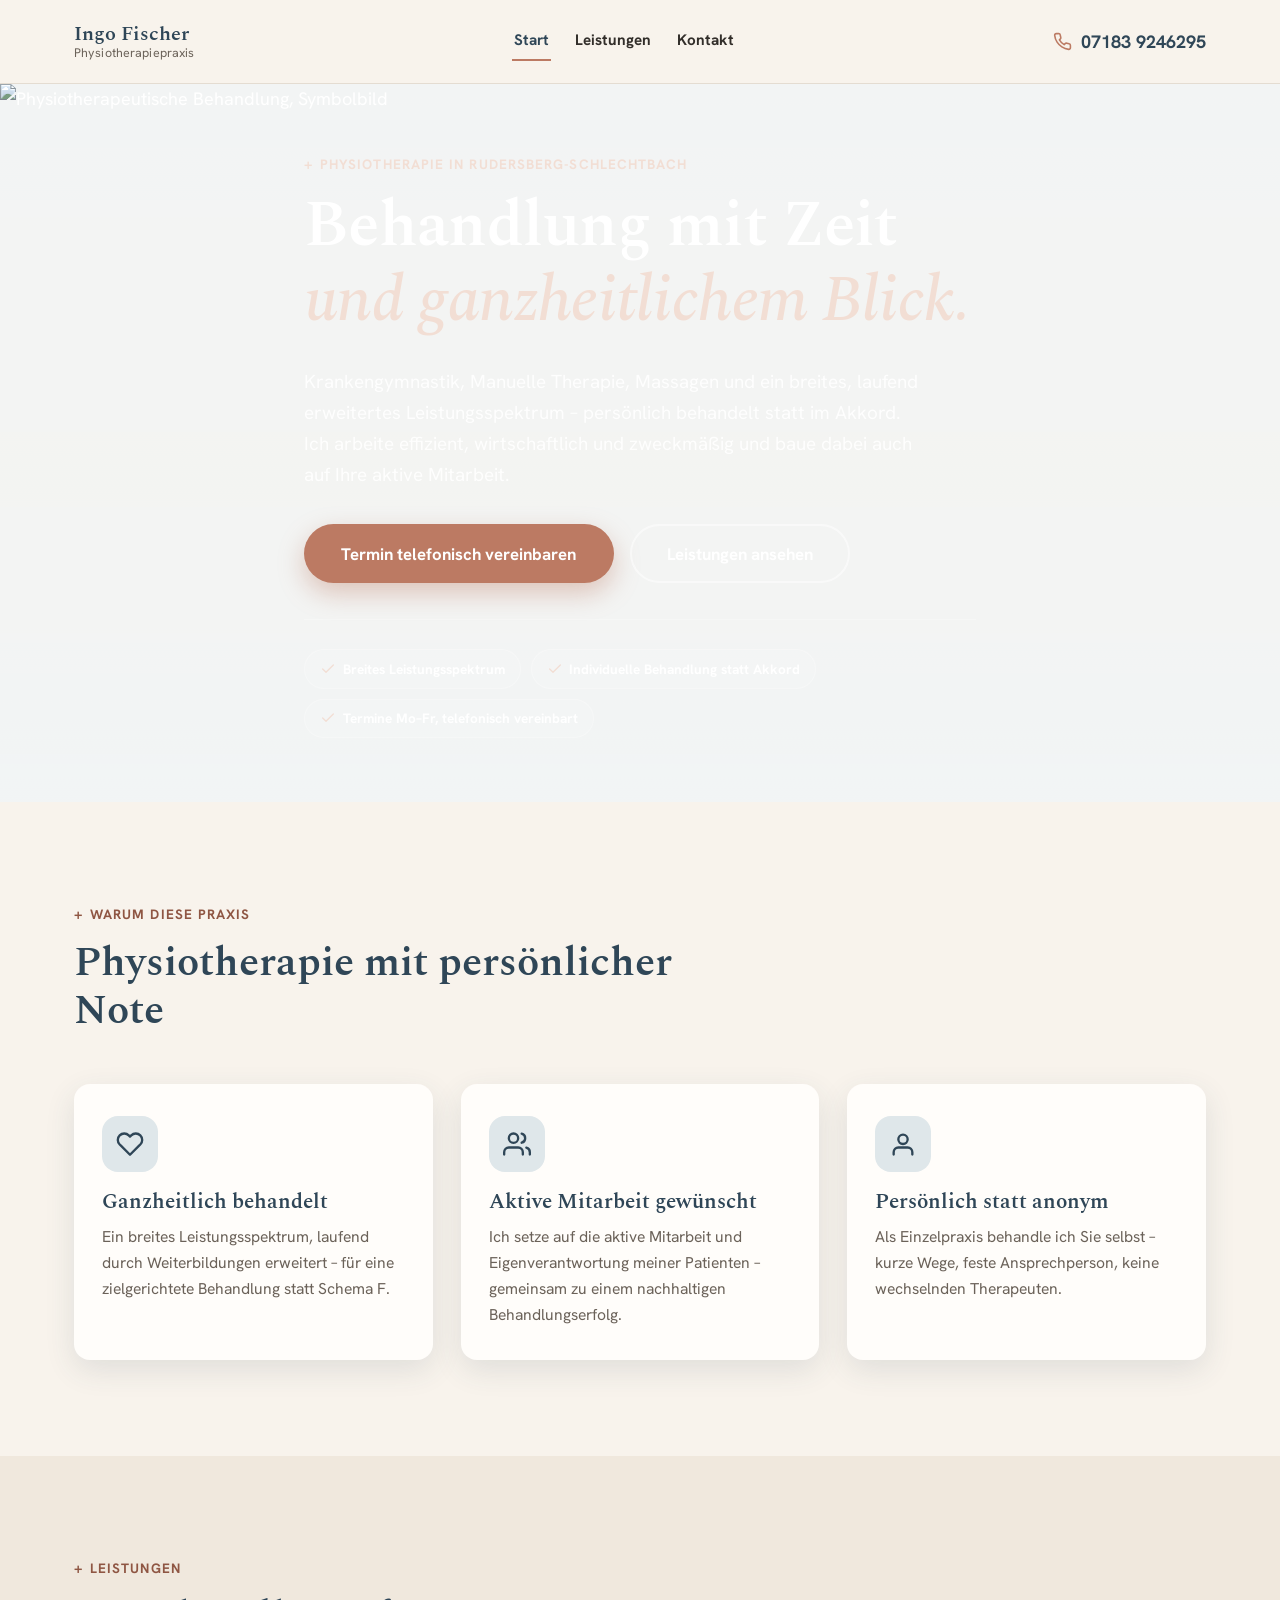
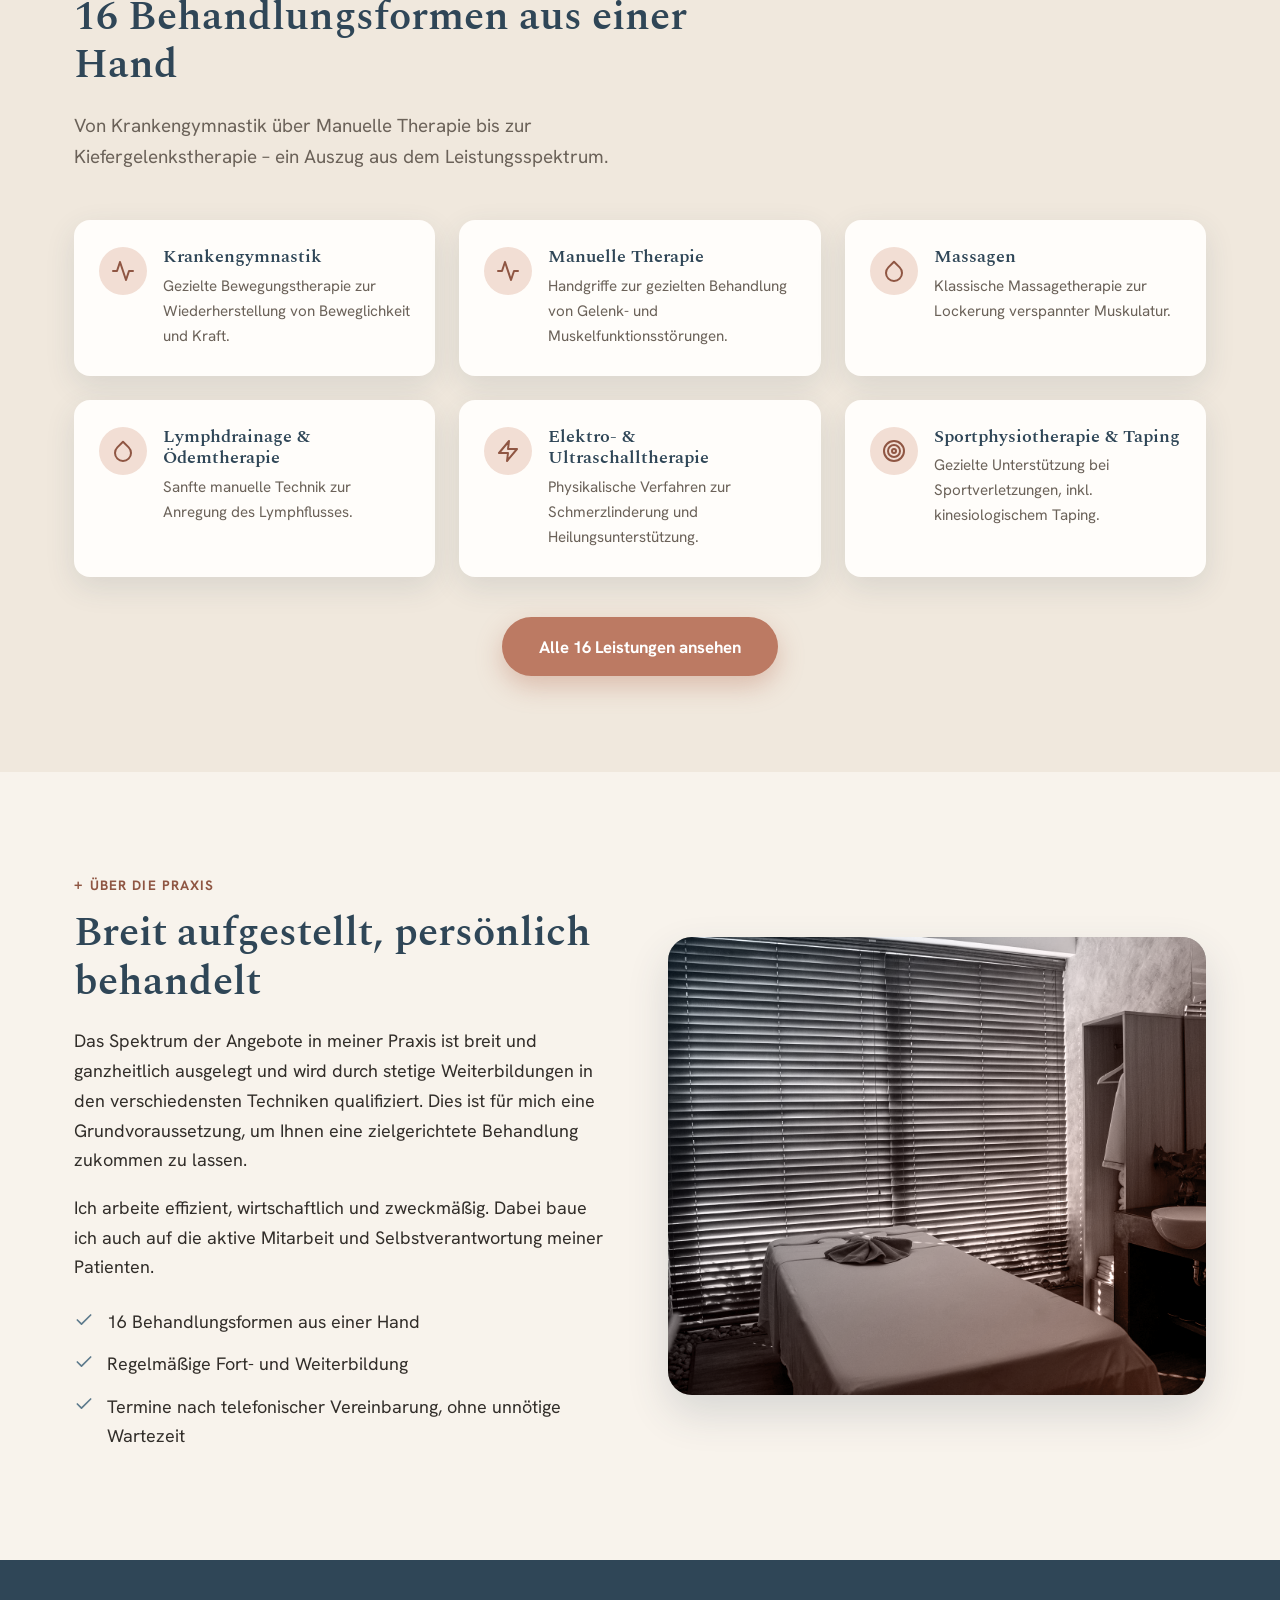
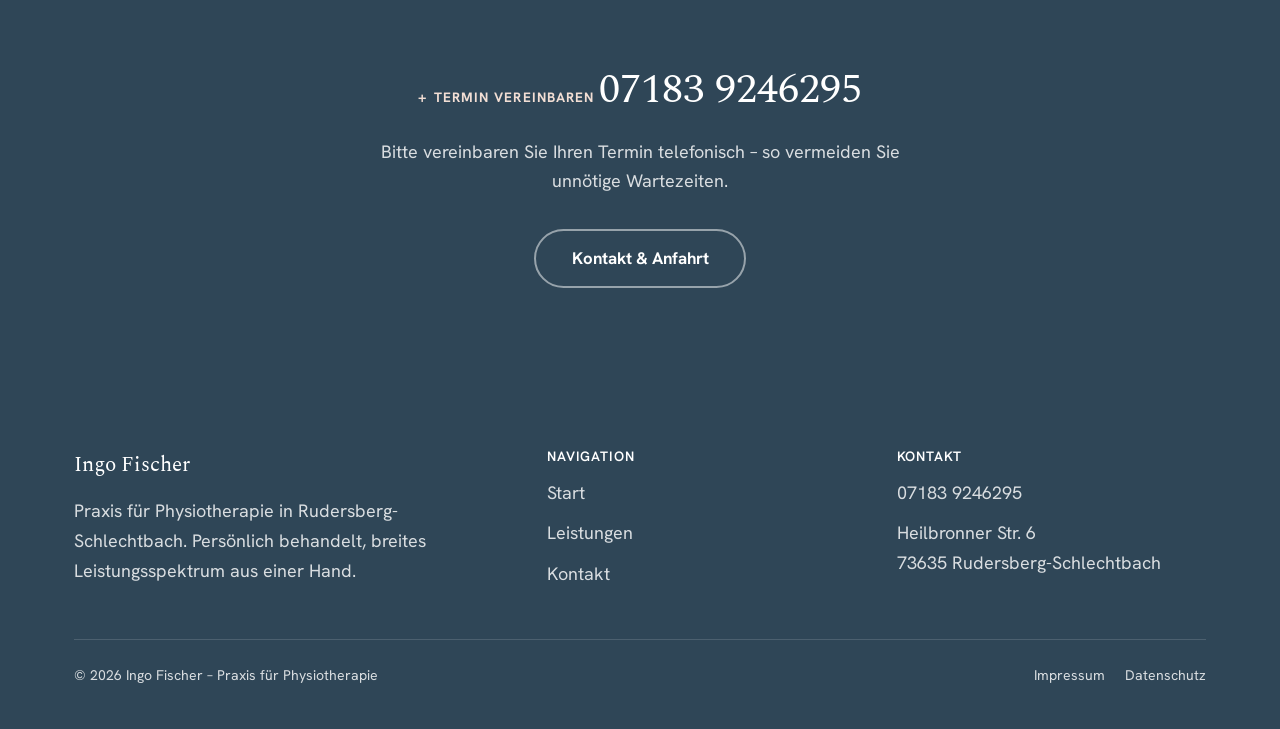
==== index.html @ 76d69289 "Initial pitch-demo build: Physiotherapie Ingo Fischer Speculative pitch demo replacing the client's " ====
<!DOCTYPE html>
<html lang="de">
<head>
<meta charset="UTF-8">
<script>document.documentElement.classList.add('js');</script>
<meta name="viewport" content="width=device-width, initial-scale=1.0">
<meta name="description" content="Physiotherapiepraxis Ingo Fischer in Rudersberg-Schlechtbach: Krankengymnastik, Manuelle Therapie, Massagen und mehr. Termine nach telefonischer Vereinbarung.">
<title>Physiotherapie Rudersberg-Schlechtbach | Ingo Fischer</title>
<link rel="canonical" href="https://hannes0777.github.io/physio-ingo-fischer/">
<link rel="icon" href="assets/images/favicon.svg" type="image/svg+xml">
<link rel="stylesheet" href="css/fonts.css">
<link rel="stylesheet" href="css/style.css?v=1">
</head>
<body>

<a class="skip-link" href="#main">Zum Inhalt springen</a>

<header class="site-header" id="site-header">
  <div class="container site-header__inner">
    <a href="index.html" class="site-header__brand" aria-label="Physiotherapie Ingo Fischer – Startseite">
      <span class="site-header__brand-text">
        <span class="site-header__brand-main">Ingo Fischer</span>
        <span class="site-header__brand-sub">Physiotherapiepraxis</span>
      </span>
    </a>
    <nav id="site-nav" aria-label="Hauptnavigation">
      <ul class="site-nav__list">
        <li><a href="index.html" class="site-nav__link">Start</a></li>
        <li><a href="leistungen.html" class="site-nav__link">Leistungen</a></li>
        <li><a href="kontakt.html" class="site-nav__link">Kontakt</a></li>
      </ul>
    </nav>
    <div class="site-header__actions">
      <a href="tel:+4971839246295" class="site-header__phone">
        <svg viewBox="0 0 24 24" fill="none" stroke="currentColor" stroke-width="2" stroke-linecap="round" stroke-linejoin="round" aria-hidden="true"><path d="M22 16.92v3a2 2 0 0 1-2.18 2 19.79 19.79 0 0 1-8.63-3.07 19.5 19.5 0 0 1-6-6 19.79 19.79 0 0 1-3.07-8.67A2 2 0 0 1 4.11 2h3a2 2 0 0 1 2 1.72c.127.96.361 1.903.7 2.81a2 2 0 0 1-.45 2.11L8.09 9.91a16 16 0 0 0 6 6l1.27-1.27a2 2 0 0 1 2.11-.45c.907.339 1.85.573 2.81.7A2 2 0 0 1 22 16.92z"/></svg>
        <span>07183 9246295</span>
      </a>
      <button id="nav-toggle" class="nav-toggle" aria-label="Menü öffnen" aria-expanded="false" aria-controls="site-nav">
        <span></span><span></span><span></span>
      </button>
    </div>
  </div>
</header>

<main id="main">

  <!-- ── Hero ─────────────────────────────────────────────── -->
  <section class="hero-full">
    <div class="hero-full__bg photo-tinted">
      <img src="assets/images/hero-behandlung.jpg" alt="Physiotherapeutische Behandlung, Symbolbild">
    </div>
    <div class="container hero-full__content">
      <p class="eyebrow" style="color: var(--color-clay-pale);">Physiotherapie in Rudersberg-Schlechtbach</p>
      <h1 class="hero__title">Behandlung mit Zeit<span class="hero__accent">und ganzheitlichem Blick.</span></h1>
      <p class="lead hero__lead">Krankengymnastik, Manuelle Therapie, Massagen und ein breites, laufend erweitertes Leistungsspektrum – persönlich behandelt statt im Akkord. Ich arbeite effizient, wirtschaftlich und zweckmäßig und baue dabei auch auf Ihre aktive Mitarbeit.</p>
      <div class="hero__ctas">
        <a href="tel:+4971839246295" class="btn btn--primary btn--lg">Termin telefonisch vereinbaren</a>
        <a href="leistungen.html" class="btn btn--on-dark btn--outline btn--lg">Leistungen ansehen</a>
      </div>
      <div class="hero__facts">
        <span class="hero__fact"><svg viewBox="0 0 24 24" fill="none" stroke="currentColor" stroke-width="2" stroke-linecap="round" stroke-linejoin="round"><polyline points="20 6 9 17 4 12"/></svg>Breites Leistungsspektrum</span>
        <span class="hero__fact"><svg viewBox="0 0 24 24" fill="none" stroke="currentColor" stroke-width="2" stroke-linecap="round" stroke-linejoin="round"><polyline points="20 6 9 17 4 12"/></svg>Individuelle Behandlung statt Akkord</span>
        <span class="hero__fact"><svg viewBox="0 0 24 24" fill="none" stroke="currentColor" stroke-width="2" stroke-linecap="round" stroke-linejoin="round"><polyline points="20 6 9 17 4 12"/></svg>Termine Mo–Fr, telefonisch vereinbart</span>
      </div>
    </div>
  </section>

  <!-- ── Vorteile ─────────────────────────────────────────── -->
  <section class="section">
    <div class="container">
      <div class="section__head reveal">
        <p class="eyebrow">Warum diese Praxis</p>
        <h2>Physiotherapie mit persönlicher Note</h2>
      </div>
      <div class="feature-grid reveal-group">
        <div class="feature-card reveal">
          <div class="feature-card__icon">
            <svg viewBox="0 0 24 24" fill="none" stroke="currentColor" stroke-width="2" stroke-linecap="round" stroke-linejoin="round"><path d="M20.84 4.61a5.5 5.5 0 0 0-7.78 0L12 5.67l-1.06-1.06a5.5 5.5 0 0 0-7.78 7.78l1.06 1.06L12 21.23l7.78-7.78 1.06-1.06a5.5 5.5 0 0 0 0-7.78z"/></svg>
          </div>
          <h3>Ganzheitlich behandelt</h3>
          <p>Ein breites Leistungsspektrum, laufend durch Weiterbildungen erweitert – für eine zielgerichtete Behandlung statt Schema F.</p>
        </div>
        <div class="feature-card reveal">
          <div class="feature-card__icon">
            <svg viewBox="0 0 24 24" fill="none" stroke="currentColor" stroke-width="2" stroke-linecap="round" stroke-linejoin="round"><path d="M17 21v-2a4 4 0 0 0-4-4H5a4 4 0 0 0-4 4v2"/><circle cx="9" cy="7" r="4"/><path d="M23 21v-2a4 4 0 0 0-3-3.87"/><path d="M16 3.13a4 4 0 0 1 0 7.75"/></svg>
          </div>
          <h3>Aktive Mitarbeit gewünscht</h3>
          <p>Ich setze auf die aktive Mitarbeit und Eigenverantwortung meiner Patienten – gemeinsam zu einem nachhaltigen Behandlungserfolg.</p>
        </div>
        <div class="feature-card reveal">
          <div class="feature-card__icon">
            <svg viewBox="0 0 24 24" fill="none" stroke="currentColor" stroke-width="2" stroke-linecap="round" stroke-linejoin="round"><circle cx="12" cy="8" r="4"/><path d="M20 21v-2a4 4 0 0 0-4-4H8a4 4 0 0 0-4 4v2"/></svg>
          </div>
          <h3>Persönlich statt anonym</h3>
          <p>Als Einzelpraxis behandle ich Sie selbst – kurze Wege, feste Ansprechperson, keine wechselnden Therapeuten.</p>
        </div>
      </div>
    </div>
  </section>

  <!-- ── Leistungen-Überblick ─────────────────────────────── -->
  <section class="section section--alt">
    <div class="container">
      <div class="section__head reveal">
        <p class="eyebrow">Leistungen</p>
        <h2>16 Behandlungsformen aus einer Hand</h2>
        <p class="lead">Von Krankengymnastik über Manuelle Therapie bis zur Kiefergelenkstherapie – ein Auszug aus dem Leistungsspektrum.</p>
      </div>
      <div class="service-grid reveal-group">
        <div class="service-card reveal">
          <div class="service-card__icon"><svg viewBox="0 0 24 24" fill="none" stroke="currentColor" stroke-width="2" stroke-linecap="round" stroke-linejoin="round"><path d="M22 12h-4l-3 9L9 3l-3 9H2"/></svg></div>
          <div><h3>Krankengymnastik</h3><p>Gezielte Bewegungstherapie zur Wiederherstellung von Beweglichkeit und Kraft.</p></div>
        </div>
        <div class="service-card reveal">
          <div class="service-card__icon"><svg viewBox="0 0 24 24" fill="none" stroke="currentColor" stroke-width="2" stroke-linecap="round" stroke-linejoin="round"><path d="M22 12h-4l-3 9L9 3l-3 9H2"/></svg></div>
          <div><h3>Manuelle Therapie</h3><p>Handgriffe zur gezielten Behandlung von Gelenk- und Muskelfunktionsstörungen.</p></div>
        </div>
        <div class="service-card reveal">
          <div class="service-card__icon"><svg viewBox="0 0 24 24" fill="none" stroke="currentColor" stroke-width="2" stroke-linecap="round" stroke-linejoin="round"><path d="M12 2.69l5.66 5.66a8 8 0 1 1-11.31 0z"/></svg></div>
          <div><h3>Massagen</h3><p>Klassische Massagetherapie zur Lockerung verspannter Muskulatur.</p></div>
        </div>
        <div class="service-card reveal">
          <div class="service-card__icon"><svg viewBox="0 0 24 24" fill="none" stroke="currentColor" stroke-width="2" stroke-linecap="round" stroke-linejoin="round"><path d="M12 2.69l5.66 5.66a8 8 0 1 1-11.31 0z"/></svg></div>
          <div><h3>Lymphdrainage &amp; Ödemtherapie</h3><p>Sanfte manuelle Technik zur Anregung des Lymphflusses.</p></div>
        </div>
        <div class="service-card reveal">
          <div class="service-card__icon"><svg viewBox="0 0 24 24" fill="none" stroke="currentColor" stroke-width="2" stroke-linecap="round" stroke-linejoin="round"><path d="M13 2 3 14h9l-1 8 10-12h-9l1-8z"/></svg></div>
          <div><h3>Elektro- &amp; Ultraschalltherapie</h3><p>Physikalische Verfahren zur Schmerzlinderung und Heilungsunterstützung.</p></div>
        </div>
        <div class="service-card reveal">
          <div class="service-card__icon"><svg viewBox="0 0 24 24" fill="none" stroke="currentColor" stroke-width="2" stroke-linecap="round" stroke-linejoin="round"><circle cx="12" cy="12" r="10"/><circle cx="12" cy="12" r="6"/><circle cx="12" cy="12" r="2"/></svg></div>
          <div><h3>Sportphysiotherapie &amp; Taping</h3><p>Gezielte Unterstützung bei Sportverletzungen, inkl. kinesiologischem Taping.</p></div>
        </div>
      </div>
      <p class="reveal" style="margin-top: 40px; text-align: center;">
        <a href="leistungen.html" class="btn btn--primary btn--lg">Alle 16 Leistungen ansehen</a>
      </p>
    </div>
  </section>

  <!-- ── Über die Praxis ──────────────────────────────────── -->
  <section class="section">
    <div class="container split">
      <div class="reveal">
        <p class="eyebrow">Über die Praxis</p>
        <h2>Breit aufgestellt, persönlich behandelt</h2>
        <p>Das Spektrum der Angebote in meiner Praxis ist breit und ganzheitlich ausgelegt und wird durch stetige Weiterbildungen in den verschiedensten Techniken qualifiziert. Dies ist für mich eine Grundvoraussetzung, um Ihnen eine zielgerichtete Behandlung zukommen zu lassen.</p>
        <p>Ich arbeite effizient, wirtschaftlich und zweckmäßig. Dabei baue ich auch auf die aktive Mitarbeit und Selbstverantwortung meiner Patienten.</p>
        <ul class="checklist">
          <li><svg viewBox="0 0 24 24" fill="none" stroke="currentColor" stroke-width="2" stroke-linecap="round" stroke-linejoin="round"><polyline points="20 6 9 17 4 12"/></svg>16 Behandlungsformen aus einer Hand</li>
          <li><svg viewBox="0 0 24 24" fill="none" stroke="currentColor" stroke-width="2" stroke-linecap="round" stroke-linejoin="round"><polyline points="20 6 9 17 4 12"/></svg>Regelmäßige Fort- und Weiterbildung</li>
          <li><svg viewBox="0 0 24 24" fill="none" stroke="currentColor" stroke-width="2" stroke-linecap="round" stroke-linejoin="round"><polyline points="20 6 9 17 4 12"/></svg>Termine nach telefonischer Vereinbarung, ohne unnötige Wartezeit</li>
        </ul>
      </div>
      <div class="split__media reveal photo-tinted">
        <img src="assets/images/praxis-behandlungsraum.jpg" alt="Behandlungsraum einer Physiotherapiepraxis, Symbolbild">
      </div>
    </div>
  </section>

  <!-- ── CTA-Band ──────────────────────────────────────────── -->
  <section class="section section--dark cta-band">
    <div class="container reveal">
      <p class="eyebrow" style="color: var(--color-clay-pale);">Termin vereinbaren</p>
      <a href="tel:+4971839246295" class="cta-band__phone">07183 9246295</a>
      <p class="cta-band__note">Bitte vereinbaren Sie Ihren Termin telefonisch – so vermeiden Sie unnötige Wartezeiten.</p>
      <a href="kontakt.html" class="btn btn--on-dark btn--outline btn--lg">Kontakt &amp; Anfahrt</a>
    </div>
  </section>

</main>

<footer class="site-footer">
  <div class="container">
    <div class="footer-grid">
      <div>
        <p class="footer-brand">Ingo Fischer</p>
        <p>Praxis für Physiotherapie in Rudersberg-Schlechtbach. Persönlich behandelt, breites Leistungsspektrum aus einer Hand.</p>
      </div>
      <div>
        <h4>Navigation</h4>
        <ul>
          <li><a href="index.html">Start</a></li>
          <li><a href="leistungen.html">Leistungen</a></li>
          <li><a href="kontakt.html">Kontakt</a></li>
        </ul>
      </div>
      <div>
        <h4>Kontakt</h4>
        <ul>
          <li><a href="tel:+4971839246295">07183 9246295</a></li>
          <li>Heilbronner Str. 6<br>73635 Rudersberg-Schlechtbach</li>
        </ul>
      </div>
    </div>
    <div class="footer-bottom">
      <p>&copy; <span id="year"></span> Ingo Fischer – Praxis für Physiotherapie</p>
      <ul>
        <li><a href="impressum.html">Impressum</a></li>
        <li><a href="datenschutz.html">Datenschutz</a></li>
      </ul>
    </div>
  </div>
</footer>

<script type="application/ld+json">
{
  "@context": "https://schema.org",
  "@type": "Physiotherapy",
  "name": "Praxis für Physiotherapie Ingo Fischer",
  "image": "https://hannes0777.github.io/physio-ingo-fischer/assets/images/favicon.svg",
  "url": "https://hannes0777.github.io/physio-ingo-fischer/",
  "telephone": "+4971839246295",
  "address": {
    "@type": "PostalAddress",
    "streetAddress": "Heilbronner Str. 6",
    "postalCode": "73635",
    "addressLocality": "Rudersberg-Schlechtbach",
    "addressRegion": "Baden-Württemberg",
    "addressCountry": "DE"
  },
  "geo": { "@type": "GeoCoordinates", "latitude": 48.8730075, "longitude": 9.5288855 },
  "openingHoursSpecification": [
    { "@type": "OpeningHoursSpecification", "dayOfWeek": ["Monday","Tuesday","Wednesday","Thursday"], "opens": "07:00", "closes": "20:00" },
    { "@type": "OpeningHoursSpecification", "dayOfWeek": "Friday", "opens": "07:00", "closes": "15:00" }
  ],
  "areaServed": ["Rudersberg", "Schlechtbach", "Welzheim", "Rems-Murr-Kreis"]
}
</script>

<script src="js/main.js"></script>
</body>
</html>
---- css/fonts.css ----
/* ============================================================
   fonts.css – Selbst gehostete Google Fonts (Spectral, Hanken Grotesk).
   Kein Nachladen von fonts.googleapis.com / fonts.gstatic.com beim
   Seitenaufruf (DSGVO: keine Verbindung zu Google-Servern nötig).

   Dateien liegen lokal unter assets/fonts/ und wurden 1:1 von Google
   Fonts heruntergeladen (Spectral 400/500/600/700 + Italic 400/500,
   Hanken Grotesk 400/500/600/700/800). Enthalten sind "latin" und
   "latin-ext" (deckt Deutsch inkl. ä/ö/ü/ß vollständig ab).
   ============================================================ */

/* ── Spectral (Überschriften) ───────────────────────────────── */
/* latin-ext */
@font-face {
  font-family: 'Spectral';
  font-style: normal;
  font-weight: 400;
  font-display: swap;
  src: url('../assets/fonts/spectral-400-ext.woff2') format('woff2');
  unicode-range: U+0100-02BA, U+02BD-02C5, U+02C7-02CC, U+02CE-02D7, U+02DD-02FF, U+0304, U+0308, U+0329, U+1D00-1DBF, U+1E00-1E9F, U+1EF2-1EFF, U+2020, U+20A0-20AB, U+20AD-20C0, U+2113, U+2C60-2C7F, U+A720-A7FF;
}
/* latin */
@font-face {
  font-family: 'Spectral';
  font-style: normal;
  font-weight: 400;
  font-display: swap;
  src: url('../assets/fonts/spectral-400.woff2') format('woff2');
  unicode-range: U+0000-00FF, U+0131, U+0152-0153, U+02BB-02BC, U+02C6, U+02DA, U+02DC, U+0304, U+0308, U+0329, U+2000-206F, U+20AC, U+2122, U+2191, U+2193, U+2212, U+2215, U+FEFF, U+FFFD;
}
/* latin-ext italic */
@font-face {
  font-family: 'Spectral';
  font-style: italic;
  font-weight: 400;
  font-display: swap;
  src: url('../assets/fonts/spectral-400i-ext.woff2') format('woff2');
  unicode-range: U+0100-02BA, U+02BD-02C5, U+02C7-02CC, U+02CE-02D7, U+02DD-02FF, U+0304, U+0308, U+0329, U+1D00-1DBF, U+1E00-1E9F, U+1EF2-1EFF, U+2020, U+20A0-20AB, U+20AD-20C0, U+2113, U+2C60-2C7F, U+A720-A7FF;
}
/* latin italic */
@font-face {
  font-family: 'Spectral';
  font-style: italic;
  font-weight: 400;
  font-display: swap;
  src: url('../assets/fonts/spectral-400i.woff2') format('woff2');
  unicode-range: U+0000-00FF, U+0131, U+0152-0153, U+02BB-02BC, U+02C6, U+02DA, U+02DC, U+0304, U+0308, U+0329, U+2000-206F, U+20AC, U+2122, U+2191, U+2193, U+2212, U+2215, U+FEFF, U+FFFD;
}
/* latin-ext */
@font-face {
  font-family: 'Spectral';
  font-style: normal;
  font-weight: 500;
  font-display: swap;
  src: url('../assets/fonts/spectral-500-ext.woff2') format('woff2');
  unicode-range: U+0100-02BA, U+02BD-02C5, U+02C7-02CC, U+02CE-02D7, U+02DD-02FF, U+0304, U+0308, U+0329, U+1D00-1DBF, U+1E00-1E9F, U+1EF2-1EFF, U+2020, U+20A0-20AB, U+20AD-20C0, U+2113, U+2C60-2C7F, U+A720-A7FF;
}
/* latin */
@font-face {
  font-family: 'Spectral';
  font-style: normal;
  font-weight: 500;
  font-display: swap;
  src: url('../assets/fonts/spectral-500.woff2') format('woff2');
  unicode-range: U+0000-00FF, U+0131, U+0152-0153, U+02BB-02BC, U+02C6, U+02DA, U+02DC, U+0304, U+0308, U+0329, U+2000-206F, U+20AC, U+2122, U+2191, U+2193, U+2212, U+2215, U+FEFF, U+FFFD;
}
/* latin-ext italic */
@font-face {
  font-family: 'Spectral';
  font-style: italic;
  font-weight: 500;
  font-display: swap;
  src: url('../assets/fonts/spectral-500i-ext.woff2') format('woff2');
  unicode-range: U+0100-02BA, U+02BD-02C5, U+02C7-02CC, U+02CE-02D7, U+02DD-02FF, U+0304, U+0308, U+0329, U+1D00-1DBF, U+1E00-1E9F, U+1EF2-1EFF, U+2020, U+20A0-20AB, U+20AD-20C0, U+2113, U+2C60-2C7F, U+A720-A7FF;
}
/* latin italic */
@font-face {
  font-family: 'Spectral';
  font-style: italic;
  font-weight: 500;
  font-display: swap;
  src: url('../assets/fonts/spectral-500i.woff2') format('woff2');
  unicode-range: U+0000-00FF, U+0131, U+0152-0153, U+02BB-02BC, U+02C6, U+02DA, U+02DC, U+0304, U+0308, U+0329, U+2000-206F, U+20AC, U+2122, U+2191, U+2193, U+2212, U+2215, U+FEFF, U+FFFD;
}
/* latin-ext */
@font-face {
  font-family: 'Spectral';
  font-style: normal;
  font-weight: 600;
  font-display: swap;
  src: url('../assets/fonts/spectral-600-ext.woff2') format('woff2');
  unicode-range: U+0100-02BA, U+02BD-02C5, U+02C7-02CC, U+02CE-02D7, U+02DD-02FF, U+0304, U+0308, U+0329, U+1D00-1DBF, U+1E00-1E9F, U+1EF2-1EFF, U+2020, U+20A0-20AB, U+20AD-20C0, U+2113, U+2C60-2C7F, U+A720-A7FF;
}
/* latin */
@font-face {
  font-family: 'Spectral';
  font-style: normal;
  font-weight: 600;
  font-display: swap;
  src: url('../assets/fonts/spectral-600.woff2') format('woff2');
  unicode-range: U+0000-00FF, U+0131, U+0152-0153, U+02BB-02BC, U+02C6, U+02DA, U+02DC, U+0304, U+0308, U+0329, U+2000-206F, U+20AC, U+2122, U+2191, U+2193, U+2212, U+2215, U+FEFF, U+FFFD;
}
/* latin-ext */
@font-face {
  font-family: 'Spectral';
  font-style: normal;
  font-weight: 700;
  font-display: swap;
  src: url('../assets/fonts/spectral-700-ext.woff2') format('woff2');
  unicode-range: U+0100-02BA, U+02BD-02C5, U+02C7-02CC, U+02CE-02D7, U+02DD-02FF, U+0304, U+0308, U+0329, U+1D00-1DBF, U+1E00-1E9F, U+1EF2-1EFF, U+2020, U+20A0-20AB, U+20AD-20C0, U+2113, U+2C60-2C7F, U+A720-A7FF;
}
/* latin */
@font-face {
  font-family: 'Spectral';
  font-style: normal;
  font-weight: 700;
  font-display: swap;
  src: url('../assets/fonts/spectral-700.woff2') format('woff2');
  unicode-range: U+0000-00FF, U+0131, U+0152-0153, U+02BB-02BC, U+02C6, U+02DA, U+02DC, U+0304, U+0308, U+0329, U+2000-206F, U+20AC, U+2122, U+2191, U+2193, U+2212, U+2215, U+FEFF, U+FFFD;
}

/* ── Hanken Grotesk (Fließtext) ──────────────────────────────── */
/* latin-ext — weights 400/500/600/700/800 share the same variable file */
@font-face {
  font-family: 'Hanken Grotesk';
  font-style: normal;
  font-weight: 400;
  font-display: swap;
  src: url('../assets/fonts/hanken-grotesk-400-ext.woff2') format('woff2');
  unicode-range: U+0100-02BA, U+02BD-02C5, U+02C7-02CC, U+02CE-02D7, U+02DD-02FF, U+0304, U+0308, U+0329, U+1D00-1DBF, U+1E00-1E9F, U+1EF2-1EFF, U+2020, U+20A0-20AB, U+20AD-20C0, U+2113, U+2C60-2C7F, U+A720-A7FF;
}
/* latin */
@font-face {
  font-family: 'Hanken Grotesk';
  font-style: normal;
  font-weight: 400;
  font-display: swap;
  src: url('../assets/fonts/hanken-grotesk-400.woff2') format('woff2');
  unicode-range: U+0000-00FF, U+0131, U+0152-0153, U+02BB-02BC, U+02C6, U+02DA, U+02DC, U+0304, U+0308, U+0329, U+2000-206F, U+20AC, U+2122, U+2191, U+2193, U+2212, U+2215, U+FEFF, U+FFFD;
}
/* latin-ext */
@font-face {
  font-family: 'Hanken Grotesk';
  font-style: normal;
  font-weight: 500;
  font-display: swap;
  src: url('../assets/fonts/hanken-grotesk-500-ext.woff2') format('woff2');
  unicode-range: U+0100-02BA, U+02BD-02C5, U+02C7-02CC, U+02CE-02D7, U+02DD-02FF, U+0304, U+0308, U+0329, U+1D00-1DBF, U+1E00-1E9F, U+1EF2-1EFF, U+2020, U+20A0-20AB, U+20AD-20C0, U+2113, U+2C60-2C7F, U+A720-A7FF;
}
/* latin */
@font-face {
  font-family: 'Hanken Grotesk';
  font-style: normal;
  font-weight: 500;
  font-display: swap;
  src: url('../assets/fonts/hanken-grotesk-500.woff2') format('woff2');
  unicode-range: U+0000-00FF, U+0131, U+0152-0153, U+02BB-02BC, U+02C6, U+02DA, U+02DC, U+0304, U+0308, U+0329, U+2000-206F, U+20AC, U+2122, U+2191, U+2193, U+2212, U+2215, U+FEFF, U+FFFD;
}
/* latin-ext */
@font-face {
  font-family: 'Hanken Grotesk';
  font-style: normal;
  font-weight: 600;
  font-display: swap;
  src: url('../assets/fonts/hanken-grotesk-600-ext.woff2') format('woff2');
  unicode-range: U+0100-02BA, U+02BD-02C5, U+02C7-02CC, U+02CE-02D7, U+02DD-02FF, U+0304, U+0308, U+0329, U+1D00-1DBF, U+1E00-1E9F, U+1EF2-1EFF, U+2020, U+20A0-20AB, U+20AD-20C0, U+2113, U+2C60-2C7F, U+A720-A7FF;
}
/* latin */
@font-face {
  font-family: 'Hanken Grotesk';
  font-style: normal;
  font-weight: 600;
  font-display: swap;
  src: url('../assets/fonts/hanken-grotesk-600.woff2') format('woff2');
  unicode-range: U+0000-00FF, U+0131, U+0152-0153, U+02BB-02BC, U+02C6, U+02DA, U+02DC, U+0304, U+0308, U+0329, U+2000-206F, U+20AC, U+2122, U+2191, U+2193, U+2212, U+2215, U+FEFF, U+FFFD;
}
/* latin-ext */
@font-face {
  font-family: 'Hanken Grotesk';
  font-style: normal;
  font-weight: 700;
  font-display: swap;
  src: url('../assets/fonts/hanken-grotesk-700-ext.woff2') format('woff2');
  unicode-range: U+0100-02BA, U+02BD-02C5, U+02C7-02CC, U+02CE-02D7, U+02DD-02FF, U+0304, U+0308, U+0329, U+1D00-1DBF, U+1E00-1E9F, U+1EF2-1EFF, U+2020, U+20A0-20AB, U+20AD-20C0, U+2113, U+2C60-2C7F, U+A720-A7FF;
}
/* latin */
@font-face {
  font-family: 'Hanken Grotesk';
  font-style: normal;
  font-weight: 700;
  font-display: swap;
  src: url('../assets/fonts/hanken-grotesk-700.woff2') format('woff2');
  unicode-range: U+0000-00FF, U+0131, U+0152-0153, U+02BB-02BC, U+02C6, U+02DA, U+02DC, U+0304, U+0308, U+0329, U+2000-206F, U+20AC, U+2122, U+2191, U+2193, U+2212, U+2215, U+FEFF, U+FFFD;
}
/* latin-ext */
@font-face {
  font-family: 'Hanken Grotesk';
  font-style: normal;
  font-weight: 800;
  font-display: swap;
  src: url('../assets/fonts/hanken-grotesk-800-ext.woff2') format('woff2');
  unicode-range: U+0100-02BA, U+02BD-02C5, U+02C7-02CC, U+02CE-02D7, U+02DD-02FF, U+0304, U+0308, U+0329, U+1D00-1DBF, U+1E00-1E9F, U+1EF2-1EFF, U+2020, U+20A0-20AB, U+20AD-20C0, U+2113, U+2C60-2C7F, U+A720-A7FF;
}
/* latin */
@font-face {
  font-family: 'Hanken Grotesk';
  font-style: normal;
  font-weight: 800;
  font-display: swap;
  src: url('../assets/fonts/hanken-grotesk-800.woff2') format('woff2');
  unicode-range: U+0000-00FF, U+0131, U+0152-0153, U+02BB-02BC, U+02C6, U+02DA, U+02DC, U+0304, U+0308, U+0329, U+2000-206F, U+20AC, U+2122, U+2191, U+2193, U+2212, U+2215, U+FEFF, U+FFFD;
}
---- css/style.css ----
/* ============================================================
   Physiotherapie Ingo Fischer – style.css
   Konventionelles Gerüst wie Metzgerei Hinderer / Ebnisee /
   Schmalzried Heizung / Physio Köpple (Sticky-Header mit
   Linkliste, Hero + Karten-Sektionen), aber mit eigener Palette
   (Taubenblau + Ton/Rosé statt Salbeigrün+Terracotta) und klaren
   abgerundeten Ecken statt organischer Blob-Fotorahmen, damit sich
   die Seite von Physio Köpple (gleiche Branche) unterscheidet.
   Reines CSS, kein Framework.
   ============================================================ */

:root {
  --color-bg: #f8f3ec;
  --color-paper: #fffdfa;
  --color-paper-alt: #f0e8dd;
  --color-blue: #5d7a8c;
  --color-blue-dark: #2f4657;
  --color-blue-pale: #dfe7ea;
  --color-clay: #bc7a63;
  --color-clay-dark: #8f5643;
  --color-clay-pale: #f2ded4;
  --color-ink: #322e2a;
  --color-ink-soft: #6b6259;
  --color-line: #e4dcd1;
  --color-white: #ffffff;

  --font-display: 'Spectral', Georgia, 'Times New Roman', serif;
  --font-body: 'Hanken Grotesk', -apple-system, BlinkMacSystemFont, 'Segoe UI', sans-serif;

  --container-width: 1180px;
  --radius: 16px;
  --radius-lg: 24px;
  --shadow-soft: 0 10px 30px rgba(47, 70, 87, 0.12);
  --shadow-card: 0 18px 42px rgba(47, 70, 87, 0.16);
  --nav-height: 84px;
}

/* ── Reset ───────────────────────────────────────────────────── */
*, *::before, *::after { box-sizing: border-box; }
html { scroll-behavior: smooth; scroll-padding-top: calc(var(--nav-height) + 12px); }
@media (prefers-reduced-motion: reduce) {
  html { scroll-behavior: auto; }
  *, *::before, *::after {
    animation-duration: 0.01ms !important;
    animation-iteration-count: 1 !important;
    transition-duration: 0.01ms !important;
    scroll-behavior: auto !important;
  }
}
body {
  margin: 0;
  font-family: var(--font-body);
  font-size: 18px;
  line-height: 1.65;
  color: var(--color-ink);
  background: var(--color-bg);
  -webkit-font-smoothing: antialiased;
}
img { max-width: 100%; display: block; }
a { color: inherit; text-decoration: none; }
ul { margin: 0; padding: 0; list-style: none; }
h1, h2, h3, h4 {
  font-family: var(--font-display);
  font-weight: 600;
  line-height: 1.18;
  margin: 0 0 0.5em;
  color: var(--color-blue-dark);
}
h1 { font-size: clamp(2.5rem, 5vw, 4rem); letter-spacing: -0.01em; }
h2 { font-size: clamp(1.9rem, 3.2vw, 2.6rem); }
h3 { font-size: 1.3rem; font-weight: 600; }
p { margin: 0 0 1em; }
p:last-child { margin-bottom: 0; }
:focus-visible { outline: 3px solid var(--color-clay); outline-offset: 3px; }

/* ── Layout Helpers ──────────────────────────────────────────── */
.container { max-width: var(--container-width); margin: 0 auto; padding: 0 24px; }
.section { padding: 96px 0; }
.section--alt { background: var(--color-paper-alt); }
.section--dark { background: var(--color-blue-dark); color: rgba(255, 255, 255, 0.92); }
.section--dark h2, .section--dark h3 { color: var(--color-white); }
.section__head { max-width: 640px; margin: 0 0 48px; }
.section__head--center { margin-left: auto; margin-right: auto; text-align: center; }
.eyebrow {
  display: inline-flex;
  align-items: center;
  gap: 0.5em;
  font-family: var(--font-body);
  font-weight: 700;
  font-size: 0.85rem;
  letter-spacing: 0.08em;
  text-transform: uppercase;
  color: var(--color-clay-dark);
  margin-bottom: 0.9em;
}
.eyebrow::before { content: '+'; font-size: 1.1em; }
.lead { font-size: 1.18rem; color: var(--color-ink-soft); max-width: 60ch; }

@media (max-width: 640px) {
  .section { padding: 60px 0; }
  .container { padding: 0 20px; }
}

/* ── Buttons ─────────────────────────────────────────────────── */
.btn {
  display: inline-flex;
  align-items: center;
  gap: 0.55em;
  font-family: var(--font-body);
  font-weight: 700;
  font-size: 1rem;
  padding: 0.95em 1.7em;
  border-radius: 999px;
  border: 2px solid transparent;
  cursor: pointer;
  transition: background-color 0.2s ease, color 0.2s ease, border-color 0.2s ease, transform 0.15s ease, box-shadow 0.2s ease;
  line-height: 1.1;
}
.btn:active { transform: translateY(1px); }
.btn--primary { background: var(--color-clay); color: var(--color-white); box-shadow: 0 10px 26px rgba(188, 122, 99, 0.4); }
.btn--primary:hover { background: var(--color-clay-dark); }
.btn--outline { background: transparent; border-color: currentColor; color: inherit; }
.btn--outline:hover { background: rgba(50, 46, 42, 0.06); }
.btn--on-dark { border-color: rgba(255,255,255,0.5); color: var(--color-white); }
.btn--on-dark:hover { background: rgba(255,255,255,0.12); border-color: var(--color-white); }
.btn--lg { padding: 1.1em 2.1em; font-size: 1.05rem; }
.btn--block { width: 100%; justify-content: center; }

/* ── Header / Navigation ─────────────────────────────────────── */
.site-header {
  position: sticky;
  top: 0;
  z-index: 1000;
  height: var(--nav-height);
  display: flex;
  align-items: center;
  background: var(--color-bg);
  border-bottom: 1px solid var(--color-line);
  transition: box-shadow 0.2s ease;
}
.site-header.is-scrolled { box-shadow: var(--shadow-soft); }
.site-header__inner { display: flex; align-items: center; justify-content: space-between; gap: 24px; width: 100%; }
.site-header__brand { display: flex; align-items: center; gap: 12px; }
.site-header__brand-text { display: flex; flex-direction: column; line-height: 1.15; }
.site-header__brand-main { font-family: var(--font-display); font-size: 1.25rem; font-weight: 600; color: var(--color-blue-dark); }
.site-header__brand-sub { font-size: 0.78rem; color: var(--color-ink-soft); letter-spacing: 0.01em; }
.site-header__actions { display: flex; align-items: center; gap: 18px; }
.site-header__phone { display: flex; align-items: center; gap: 0.5em; font-weight: 700; color: var(--color-blue-dark); white-space: nowrap; }
.site-header__phone svg { width: 19px; height: 19px; flex-shrink: 0; color: var(--color-clay); }

.nav-toggle {
  display: none;
  flex-direction: column;
  justify-content: center;
  gap: 5px;
  width: 44px;
  height: 44px;
  border: none;
  background: transparent;
  cursor: pointer;
  padding: 0;
}
.nav-toggle span { display: block; height: 2px; width: 26px; margin: 0 auto; background: var(--color-blue-dark); transition: transform 0.2s ease, opacity 0.2s ease; }
.nav-toggle[aria-expanded="true"] span:nth-child(1) { transform: translateY(7px) rotate(45deg); }
.nav-toggle[aria-expanded="true"] span:nth-child(2) { opacity: 0; }
.nav-toggle[aria-expanded="true"] span:nth-child(3) { transform: translateY(-7px) rotate(-45deg); }

/* #site-nav sitzt als Kind von .site-header__inner (Desktop: Inline-
   Linkliste im selben Flex-Header). Header nutzt bewusst einen
   deckenden Hintergrund statt backdrop-filter, sonst klemmt iOS Safari
   die position:fixed-Variante der mobilen Nav am Header-Rand ab. */
.site-nav__list { display: flex; align-items: center; gap: 22px; }
.site-nav__link {
  display: block;
  white-space: nowrap;
  font-weight: 700;
  font-size: 0.95rem;
  color: var(--color-ink);
  padding: 6px 2px;
  border-bottom: 2px solid transparent;
  transition: border-color 0.15s ease, color 0.15s ease;
}
.site-nav__link:hover, .site-nav__link.is-active { border-color: var(--color-clay); color: var(--color-blue-dark); }

@media (min-width: 1025px) { #site-nav { display: flex; } }

@media (min-width: 1025px) and (max-width: 1180px) {
  .site-nav__list { gap: 14px; }
  .site-nav__link { font-size: 0.88rem; }
}

@media (max-width: 1024px) {
  .nav-toggle { display: flex; }
  #site-nav {
    position: fixed;
    top: var(--nav-height);
    left: 0; right: 0; bottom: 0;
    z-index: 999;
    background: var(--color-bg);
    transform: translateX(100%);
    transition: transform 0.25s ease;
    overflow-y: auto;
  }
  #site-nav.is-open { transform: translateX(0); }
  .site-nav__list { flex-direction: column; align-items: stretch; gap: 0; padding: 16px 24px 40px; }
  .site-nav__list li { border-bottom: 1px solid var(--color-line); }
  .site-nav__link { padding: 18px 4px; font-size: 1.15rem; }
  .site-header__phone span { display: none; }
}

@media (max-width: 480px) {
  .site-header__brand-sub { display: none; }
}

/* ── Foto-Duoton (uneinheitliche Stockfotos farblich vereinheitlichen) ──
   Graustufen + Taubenblau→Ton-Verlauf via mix-blend-mode: color. */
.photo-tinted { position: relative; overflow: hidden; }
.photo-tinted img { filter: grayscale(1) contrast(1.05); }
.photo-tinted::after {
  content: '';
  position: absolute;
  inset: 0;
  background: linear-gradient(135deg, var(--color-blue-dark), var(--color-clay));
  mix-blend-mode: color;
  opacity: 0.55;
  pointer-events: none;
}

/* ── Hero (Vollflächiges Foto statt Farbfläche — unterscheidet sich
   damit bewusst von Physio Köpples Salbeigrün-Flächen-Hero) ────── */
.hero-full { position: relative; color: var(--color-white); display: flex; align-items: center; min-height: 78vh; }
.hero-full__bg { position: absolute; inset: 0; background-size: cover; background-position: center; }
.hero-full__bg::after {
  content: '';
  position: absolute;
  inset: 0;
  background: linear-gradient(180deg, rgba(47,70,87,0.78) 0%, rgba(47,70,87,0.6) 55%, rgba(47,70,87,0.85) 100%);
}
.hero-full__bg img { width: 100%; height: 100%; object-fit: cover; filter: grayscale(0.5) contrast(1.05); }
.hero-full__content { position: relative; z-index: 1; padding-top: 64px; padding-bottom: 64px; max-width: 720px; width: 100%; }
.hero__title { margin-bottom: 0.4em; color: var(--color-white); }
.hero__accent { display: block; color: var(--color-clay-pale); font-style: italic; font-weight: 500; }
.hero__lead { margin: 1.1em 0 1.8em; color: rgba(255, 255, 255, 0.86); max-width: 56ch; }
.hero__ctas { display: flex; flex-wrap: wrap; gap: 16px; margin-bottom: 2em; }
.hero__facts { display: flex; flex-wrap: wrap; gap: 10px; padding-top: 1.6em; border-top: 1px solid rgba(255, 255, 255, 0.22); }
.hero__fact {
  display: inline-flex;
  align-items: center;
  gap: 0.5em;
  font-weight: 700;
  color: var(--color-white);
  font-size: 0.85rem;
  background: rgba(255, 255, 255, 0.1);
  border: 1px solid rgba(255, 255, 255, 0.26);
  padding: 0.55em 1.1em;
  border-radius: 999px;
}
.hero__fact svg { width: 16px; height: 16px; color: var(--color-clay-pale); flex-shrink: 0; }

@media (max-width: 640px) {
  .hero-full { min-height: 86vh; }
  .hero-full__content { padding-top: 48px; padding-bottom: 48px; }
}

/* ── Seiten-Hero für Unterseiten (Leistungen/Kontakt) ───────────
   Mobil (.page-header + .page-banner): Text getrennt vom Foto.
   Desktop (.page-hero-full): Text liegt auf dem Foto. */
.page-header { background: var(--color-blue-dark); color: var(--color-white); padding: 48px 0 40px; }
.page-header h1 { color: var(--color-white); margin-bottom: 0.4em; }
.page-header .breadcrumb { color: rgba(255,255,255,0.7); }
.page-header .breadcrumb a { color: var(--color-clay-pale); }
.page-banner { width: 100%; overflow: hidden; aspect-ratio: 16/5; }
.page-banner img { width: 100%; height: 100%; object-fit: cover; display: block; }

.page-hero-full { position: relative; color: var(--color-white); display: flex; align-items: center; min-height: 48vh; }
.page-hero-full__bg { position: absolute; inset: 0; background-size: cover; background-position: center; }
.page-hero-full__bg::after {
  content: '';
  position: absolute;
  inset: 0;
  background: linear-gradient(180deg, rgba(47,70,87,0.82) 0%, rgba(47,70,87,0.68) 100%);
}
.page-hero-full__content { position: relative; padding-top: 56px; padding-bottom: 56px; max-width: 720px; width: 100%; }
.page-hero-full h1 { color: var(--color-white); }
.page-hero-full .hero__lead { font-size: 1.05rem; color: rgba(255,255,255,0.86); }

@media (max-width: 640px) { .page-hero-full { display: none; } }
@media (min-width: 641px) { .page-header, .page-banner { display: none; } }
@media (max-width: 640px) { .page-header { padding: 36px 0 32px; } .page-banner { aspect-ratio: 4/3; } }

/* ── Vorteile / Feature-Karten ───────────────────────────────── */
.feature-grid { display: grid; grid-template-columns: repeat(3, 1fr); gap: 28px; }
.feature-card {
  background: var(--color-paper);
  border-radius: var(--radius);
  padding: 32px 28px;
  box-shadow: var(--shadow-soft);
  transition: transform 0.25s ease, box-shadow 0.25s ease;
}
.feature-card:hover { transform: translateY(-6px); box-shadow: var(--shadow-card); }
.feature-card__icon {
  width: 56px; height: 56px;
  display: flex; align-items: center; justify-content: center;
  border-radius: var(--radius);
  background: var(--color-blue-pale);
  color: var(--color-blue-dark);
  margin-bottom: 18px;
}
.feature-card__icon svg { width: 28px; height: 28px; }
.feature-card p { color: var(--color-ink-soft); font-size: 0.98rem; }

@media (max-width: 860px) { .feature-grid { grid-template-columns: 1fr 1fr; } }
@media (max-width: 560px) { .feature-grid { grid-template-columns: 1fr; } }

/* ── Leistungen: Übersichts-Karten (Startseite) ─────────────── */
.service-grid { display: grid; grid-template-columns: repeat(3, 1fr); gap: 24px; }
.service-card {
  display: flex;
  gap: 16px;
  align-items: flex-start;
  background: var(--color-paper);
  border-radius: var(--radius);
  padding: 26px 24px;
  box-shadow: var(--shadow-soft);
  transition: transform 0.22s ease, box-shadow 0.22s ease, border-color 0.22s ease;
  border: 1px solid transparent;
}
.service-card:hover { transform: translateY(-5px); box-shadow: var(--shadow-card); border-color: var(--color-clay-pale); }
.service-card__icon {
  width: 48px; height: 48px; flex-shrink: 0;
  display: flex; align-items: center; justify-content: center;
  border-radius: 50%;
  background: var(--color-clay-pale);
  color: var(--color-clay-dark);
}
.service-card__icon svg { width: 24px; height: 24px; }
.service-card h3 { margin-bottom: 0.25em; font-size: 1.15rem; }
.service-card p { color: var(--color-ink-soft); font-size: 0.95rem; }

@media (max-width: 860px) { .service-grid { grid-template-columns: 1fr 1fr; } }
@media (max-width: 560px) { .service-grid { grid-template-columns: 1fr; } }

/* ── Leistungen-Seite: Sprungmarken-Unternavigation ─────────── */
.subnav { position: sticky; top: var(--nav-height); z-index: 90; background: var(--color-paper-alt); border-bottom: 1px solid var(--color-line); }
.subnav__list { display: flex; flex-wrap: wrap; gap: 8px; padding-top: 14px; padding-bottom: 14px; }
.subnav__link {
  display: inline-block;
  padding: 8px 16px;
  border-radius: 999px;
  background: var(--color-paper);
  font-weight: 600;
  font-size: 0.9rem;
  color: var(--color-blue-dark);
  white-space: nowrap;
  transition: background-color 0.15s ease, color 0.15s ease;
}
.subnav__link:hover { background: var(--color-clay); color: var(--color-white); }
@media (max-width: 640px) { .subnav__list { flex-wrap: nowrap; overflow-x: auto; padding-top: 12px; padding-bottom: 12px; } }

.service-block { padding: 56px 0; border-bottom: 1px solid var(--color-line); scroll-margin-top: calc(var(--nav-height) + 60px); }
.service-block:last-child { border-bottom: none; }
.service-block__layout { display: grid; grid-template-columns: 1fr 1fr; gap: 48px; align-items: center; }
.service-block__layout--reverse .service-block__media { order: 2; }
@media (max-width: 800px) { .service-block__layout, .service-block__layout--reverse .service-block__media { grid-template-columns: 1fr; order: initial; } }
.service-block__media img { border-radius: var(--radius-lg); box-shadow: var(--shadow-card); width: 100%; aspect-ratio: 4/3; object-fit: cover; }
.service-block ul.check-list { margin-top: 16px; }
.check-list li { padding-left: 1.6em; position: relative; margin-bottom: 0.6em; }
.check-list li::before { content: '✓'; position: absolute; left: 0; color: var(--color-blue); font-weight: 700; }

/* ── Zwei-Spalten Text+Bild (Über die Praxis, etc.) ──────────── */
.split { display: grid; grid-template-columns: 1fr 1fr; gap: 56px; align-items: center; }
.split--reverse .split__media { order: 2; }
@media (max-width: 900px) {
  .split { grid-template-columns: 1fr; gap: 36px; }
  .split--reverse .split__media { order: -1; }
}
.split__media { border-radius: var(--radius-lg); overflow: hidden; box-shadow: var(--shadow-card); }
.split__media img { width: 100%; aspect-ratio: 4/3.4; object-fit: cover; }

.checklist { margin-top: 1.4em; }
.checklist li { display: flex; align-items: flex-start; gap: 0.7em; margin-bottom: 0.7em; }
.checklist li svg { width: 20px; height: 20px; color: var(--color-blue); flex-shrink: 0; margin-top: 0.15em; }

/* ── Info-/Termin-Karten (Kontaktseite) ──────────────────────── */
.info-card {
  background: var(--color-paper);
  border-radius: var(--radius);
  padding: 30px 28px;
  box-shadow: var(--shadow-soft);
}
.info-card + .info-card { margin-top: 24px; }
.info-card__icon {
  width: 46px; height: 46px;
  display: flex; align-items: center; justify-content: center;
  border-radius: 50%;
  background: var(--color-blue-pale);
  color: var(--color-blue-dark);
  margin-bottom: 14px;
}
.info-card__icon svg { width: 22px; height: 22px; }
.info-card dl { display: grid; grid-template-columns: auto 1fr; gap: 6px 14px; margin: 0; }
.info-card dt { color: var(--color-ink-soft); font-size: 0.92rem; }
.info-card dd { margin: 0; font-weight: 700; }
.info-card__note { margin-top: 10px; font-size: 0.92rem; color: var(--color-ink-soft); }
.map-embed { width: 100%; aspect-ratio: 4/3; border: 0; border-radius: var(--radius-lg); box-shadow: var(--shadow-card); }

/* ── CTA-Band ────────────────────────────────────────────────── */
.cta-band { text-align: center; }
.cta-band .lead { margin: 0 auto 2em; }
.cta-band__phone {
  display: inline-block;
  font-family: var(--font-display);
  font-size: clamp(1.8rem, 4vw, 2.6rem);
  color: var(--color-white);
  margin-bottom: 0.3em;
}
.cta-band__note { max-width: 52ch; margin: 0 auto 1.8em; color: rgba(255,255,255,0.82); }

/* ── Footer ──────────────────────────────────────────────────── */
.site-footer { background: var(--color-blue-dark); color: rgba(255, 255, 255, 0.82); padding: 64px 0 28px; }
.footer-grid { display: grid; grid-template-columns: 1.4fr 1fr 1fr; gap: 40px; padding-bottom: 40px; border-bottom: 1px solid rgba(255,255,255,0.14); }
.footer-brand { font-family: var(--font-display); font-size: 1.3rem; color: var(--color-white); margin-bottom: 14px; }
.footer-grid h4 { color: var(--color-white); font-family: var(--font-body); font-size: 0.85rem; text-transform: uppercase; letter-spacing: 0.06em; margin-bottom: 1em; }
.footer-grid li { margin-bottom: 0.6em; }
.site-footer a:hover { color: var(--color-white); }
.footer-bottom { display: flex; flex-wrap: wrap; justify-content: space-between; gap: 12px; padding-top: 24px; font-size: 0.88rem; }
.footer-bottom ul { display: flex; gap: 20px; }
@media (max-width: 760px) { .footer-grid { grid-template-columns: 1fr; gap: 32px; } }

/* ── Legal-Inhalte (Impressum/Datenschutz) ──────────────────── */
.legal-content { max-width: 760px; margin: 0 auto; }
.legal-content h2 { margin-top: 1.6em; font-size: 1.35rem; }
.legal-content address { font-style: normal; }
.breadcrumb { font-size: 0.9rem; color: var(--color-ink-soft); margin-bottom: 1.2em; }
.breadcrumb a { color: var(--color-blue-dark); font-weight: 700; }
.breadcrumb span { margin: 0 0.5em; }
.placeholder-note {
  background: var(--color-clay-pale);
  border-left: 4px solid var(--color-clay);
  border-radius: 0 var(--radius) var(--radius) 0;
  padding: 16px 20px;
  font-size: 0.94rem;
  color: var(--color-ink);
  margin: 1.4em 0 2em;
}

/* ── Skip Link (Accessibility) ───────────────────────────────── */
.skip-link {
  position: absolute;
  left: -9999px;
  top: 0;
  z-index: 2000;
  background: var(--color-blue-dark);
  color: var(--color-white);
  padding: 14px 22px;
  border-radius: 0 0 10px 0;
  font-weight: 700;
}
.skip-link:focus { left: 0; }

/* ── Scroll-Reveal ────────────────────────────────────────────
   .reveal ist nur unsichtbar, solange <html> die Klasse "js" trägt
   (per Inline-Script synchron im <head> gesetzt). Bleibt JS aus,
   ist der Inhalt sofort da statt dauerhaft versteckt. */
.js .reveal { opacity: 0; transform: translateY(20px); transition: opacity 0.6s ease, transform 0.6s ease; }
.js .reveal.reveal--visible { opacity: 1; transform: translateY(0); }
.reveal-group .reveal:nth-child(2) { transition-delay: 0.08s; }
.reveal-group .reveal:nth-child(3) { transition-delay: 0.16s; }
.reveal-group .reveal:nth-child(4) { transition-delay: 0.24s; }
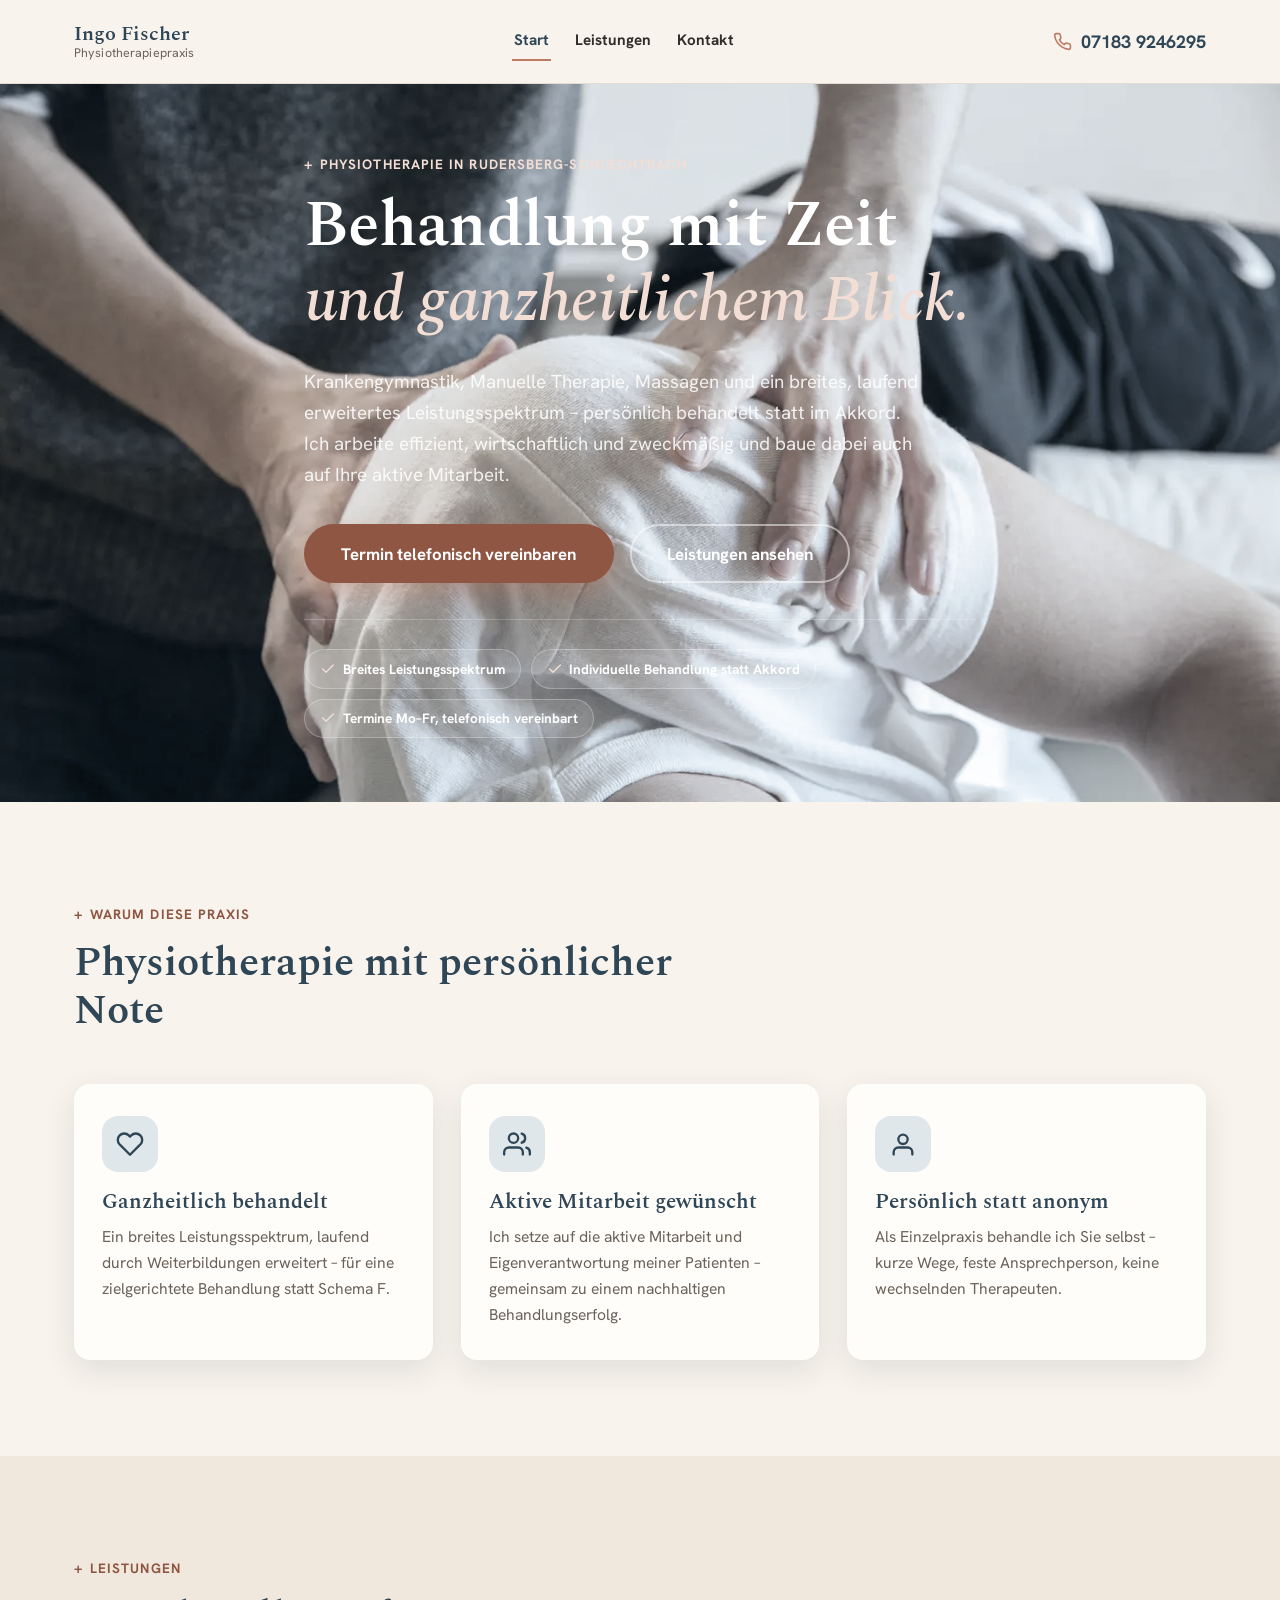
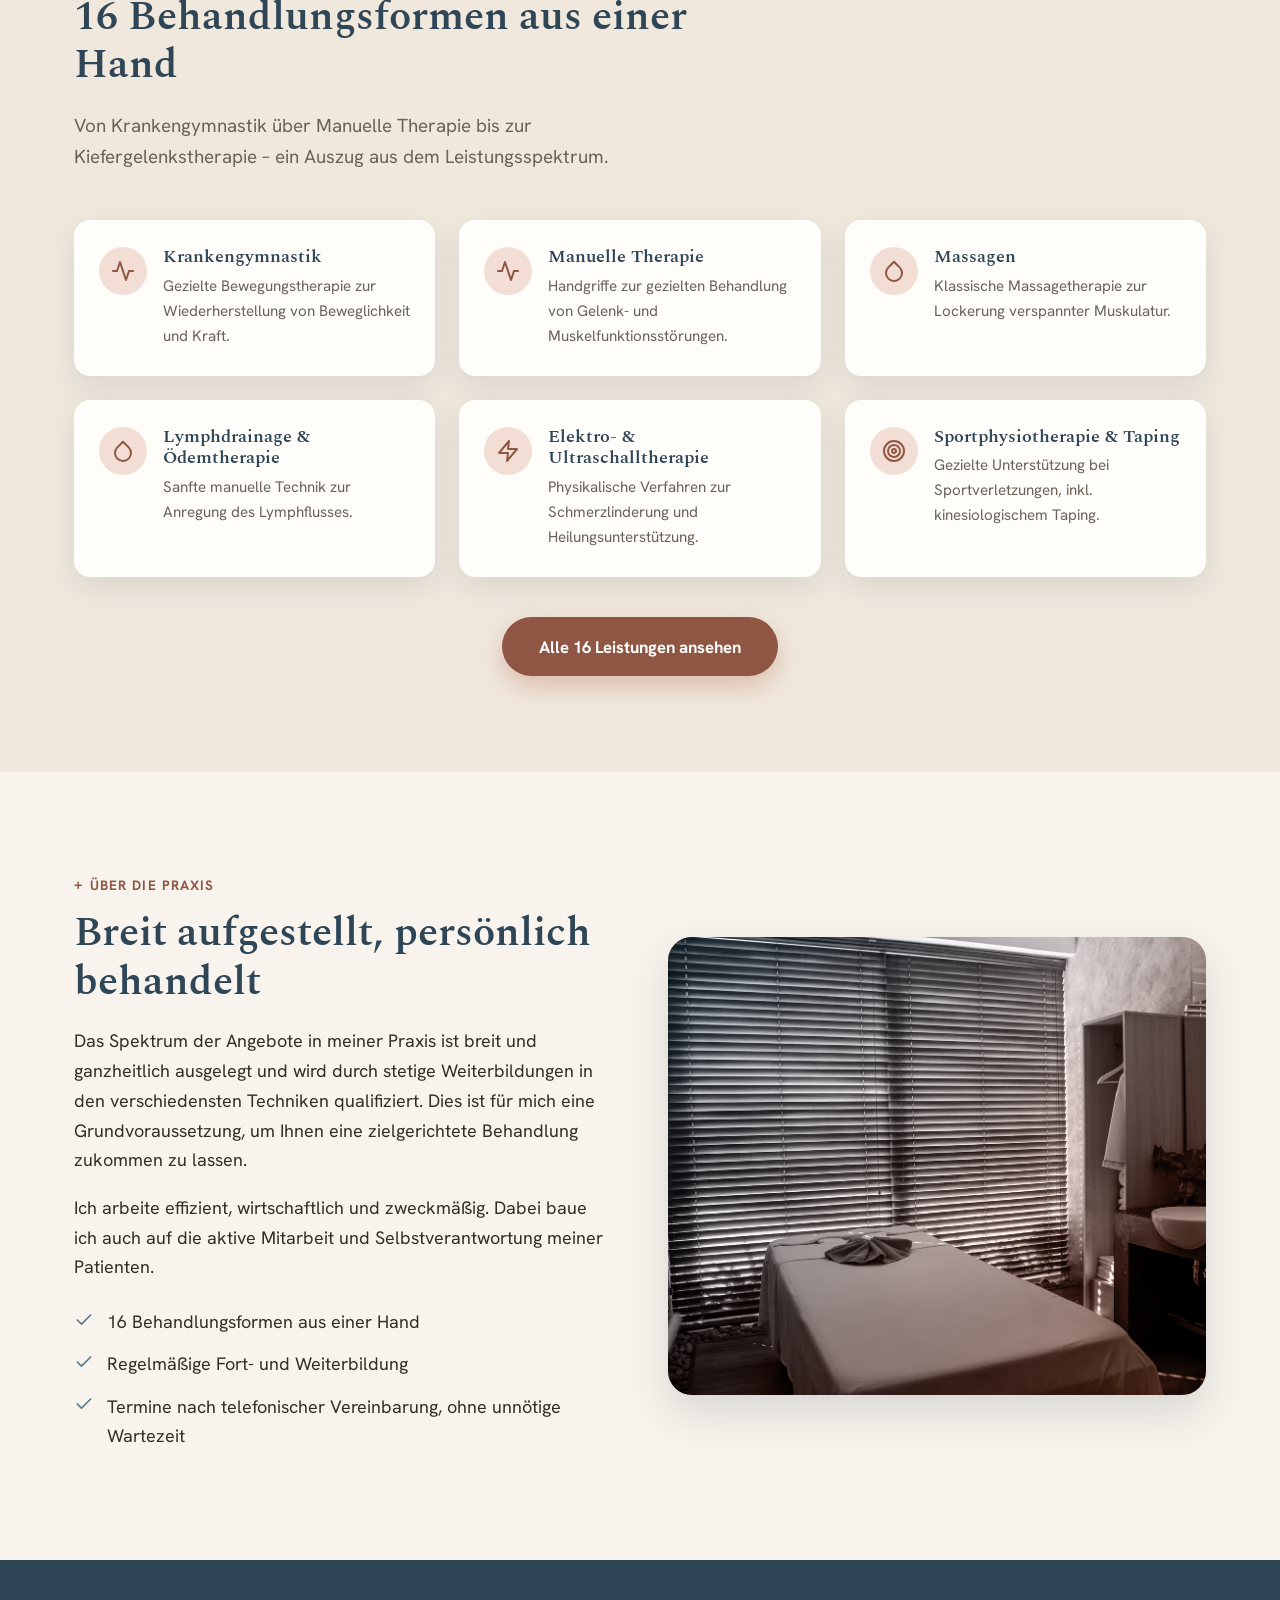
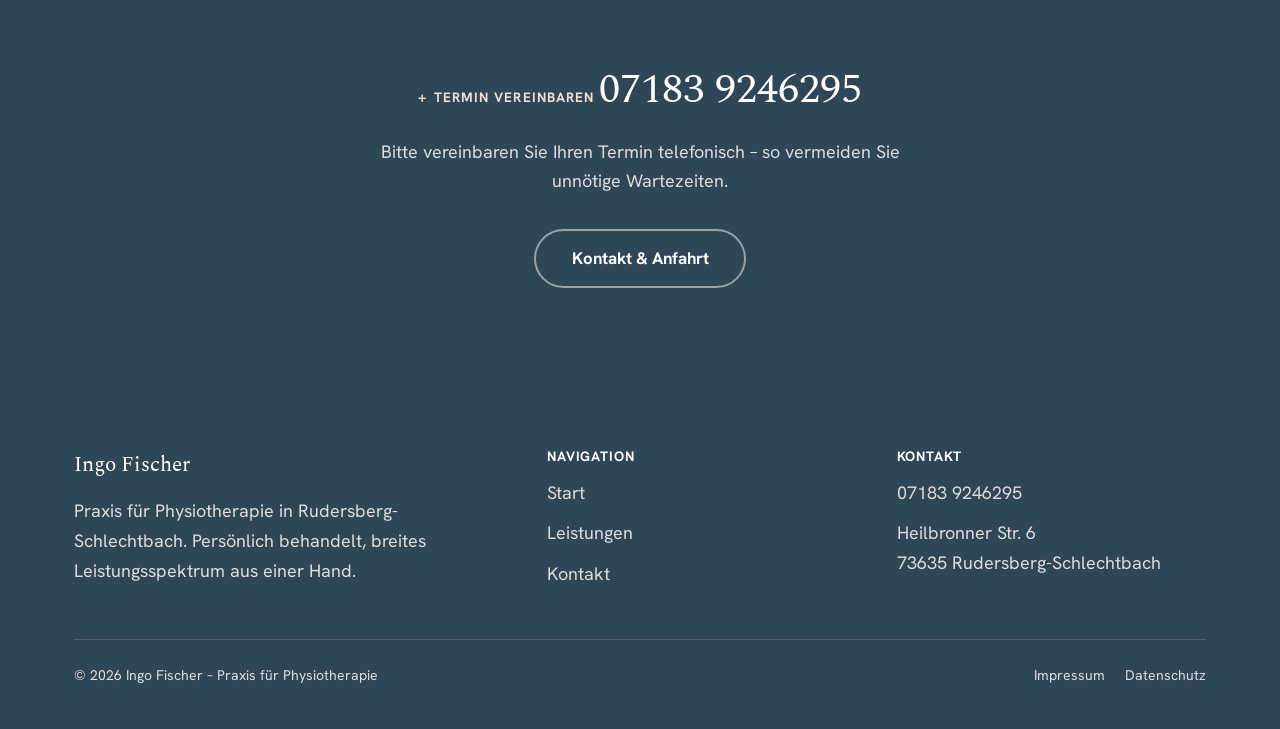
==== commit 05e3c13c: "Fix Lighthouse findings: contrast, heading order, link name, image weight - Button contrast: primary" ====
--- a/index.html
+++ b/index.html
@@ -31,7 +31,7 @@
       </ul>
     </nav>
     <div class="site-header__actions">
-      <a href="tel:+4971839246295" class="site-header__phone">
+      <a href="tel:+4971839246295" class="site-header__phone" aria-label="Anrufen: 07183 9246295">
         <svg viewBox="0 0 24 24" fill="none" stroke="currentColor" stroke-width="2" stroke-linecap="round" stroke-linejoin="round" aria-hidden="true"><path d="M22 16.92v3a2 2 0 0 1-2.18 2 19.79 19.79 0 0 1-8.63-3.07 19.5 19.5 0 0 1-6-6 19.79 19.79 0 0 1-3.07-8.67A2 2 0 0 1 4.11 2h3a2 2 0 0 1 2 1.72c.127.96.361 1.903.7 2.81a2 2 0 0 1-.45 2.11L8.09 9.91a16 16 0 0 0 6 6l1.27-1.27a2 2 0 0 1 2.11-.45c.907.339 1.85.573 2.81.7A2 2 0 0 1 22 16.92z"/></svg>
         <span>07183 9246295</span>
       </a>
@@ -47,7 +47,7 @@
   <!-- ── Hero ─────────────────────────────────────────────── -->
   <section class="hero-full">
     <div class="hero-full__bg photo-tinted">
-      <img src="assets/images/hero-behandlung.jpg" alt="Physiotherapeutische Behandlung, Symbolbild">
+      <img src="assets/images/hero-behandlung.webp" srcset="assets/images/hero-behandlung-900.webp 900w, assets/images/hero-behandlung.webp 1400w" sizes="100vw" fetchpriority="high" alt="Physiotherapeutische Behandlung, Symbolbild">
     </div>
     <div class="container hero-full__content">
       <p class="eyebrow" style="color: var(--color-clay-pale);">Physiotherapie in Rudersberg-Schlechtbach</p>
@@ -153,7 +153,7 @@
         </ul>
       </div>
       <div class="split__media reveal photo-tinted">
-        <img src="assets/images/praxis-behandlungsraum.jpg" alt="Behandlungsraum einer Physiotherapiepraxis, Symbolbild">
+        <img src="assets/images/praxis-behandlungsraum.webp" alt="Behandlungsraum einer Physiotherapiepraxis, Symbolbild">
       </div>
     </div>
   </section>
@@ -178,7 +178,7 @@
         <p>Praxis für Physiotherapie in Rudersberg-Schlechtbach. Persönlich behandelt, breites Leistungsspektrum aus einer Hand.</p>
       </div>
       <div>
-        <h4>Navigation</h4>
+        <h2 class="footer-grid__heading">Navigation</h2>
         <ul>
           <li><a href="index.html">Start</a></li>
           <li><a href="leistungen.html">Leistungen</a></li>
@@ -186,7 +186,7 @@
         </ul>
       </div>
       <div>
-        <h4>Kontakt</h4>
+        <h2 class="footer-grid__heading">Kontakt</h2>
         <ul>
           <li><a href="tel:+4971839246295">07183 9246295</a></li>
           <li>Heilbronner Str. 6<br>73635 Rudersberg-Schlechtbach</li>
--- a/css/style.css
+++ b/css/style.css
@@ -117,8 +117,8 @@
   line-height: 1.1;
 }
 .btn:active { transform: translateY(1px); }
-.btn--primary { background: var(--color-clay); color: var(--color-white); box-shadow: 0 10px 26px rgba(188, 122, 99, 0.4); }
-.btn--primary:hover { background: var(--color-clay-dark); }
+.btn--primary { background: var(--color-clay-dark); color: var(--color-white); box-shadow: 0 10px 26px rgba(188, 122, 99, 0.4); }
+.btn--primary:hover { background: #744232; }
 .btn--outline { background: transparent; border-color: currentColor; color: inherit; }
 .btn--outline:hover { background: rgba(50, 46, 42, 0.06); }
 .btn--on-dark { border-color: rgba(255,255,255,0.5); color: var(--color-white); }
@@ -420,7 +420,7 @@
 .site-footer { background: var(--color-blue-dark); color: rgba(255, 255, 255, 0.82); padding: 64px 0 28px; }
 .footer-grid { display: grid; grid-template-columns: 1.4fr 1fr 1fr; gap: 40px; padding-bottom: 40px; border-bottom: 1px solid rgba(255,255,255,0.14); }
 .footer-brand { font-family: var(--font-display); font-size: 1.3rem; color: var(--color-white); margin-bottom: 14px; }
-.footer-grid h4 { color: var(--color-white); font-family: var(--font-body); font-size: 0.85rem; text-transform: uppercase; letter-spacing: 0.06em; margin-bottom: 1em; }
+.footer-grid__heading { color: var(--color-white); font-family: var(--font-body); font-size: 0.85rem; font-weight: 700; text-transform: uppercase; letter-spacing: 0.06em; margin: 0 0 1em; }
 .footer-grid li { margin-bottom: 0.6em; }
 .site-footer a:hover { color: var(--color-white); }
 .footer-bottom { display: flex; flex-wrap: wrap; justify-content: space-between; gap: 12px; padding-top: 24px; font-size: 0.88rem; }
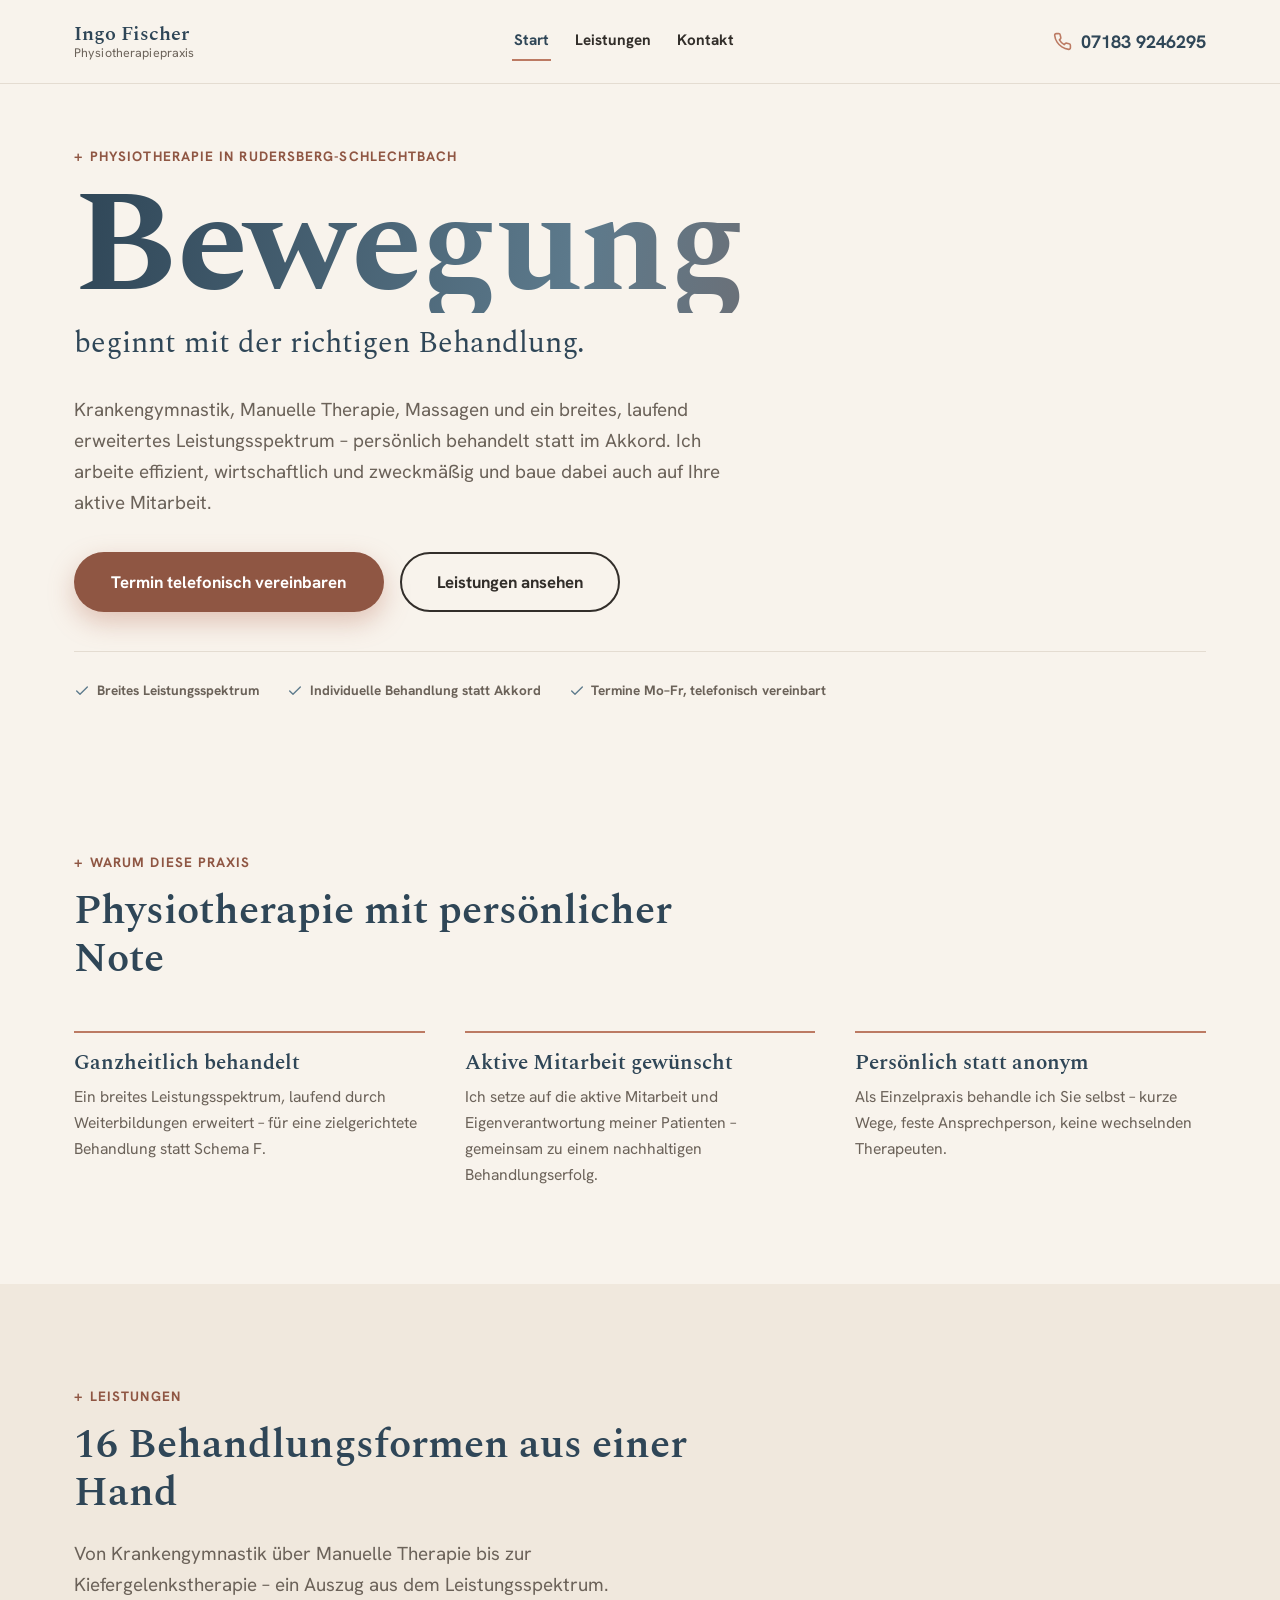
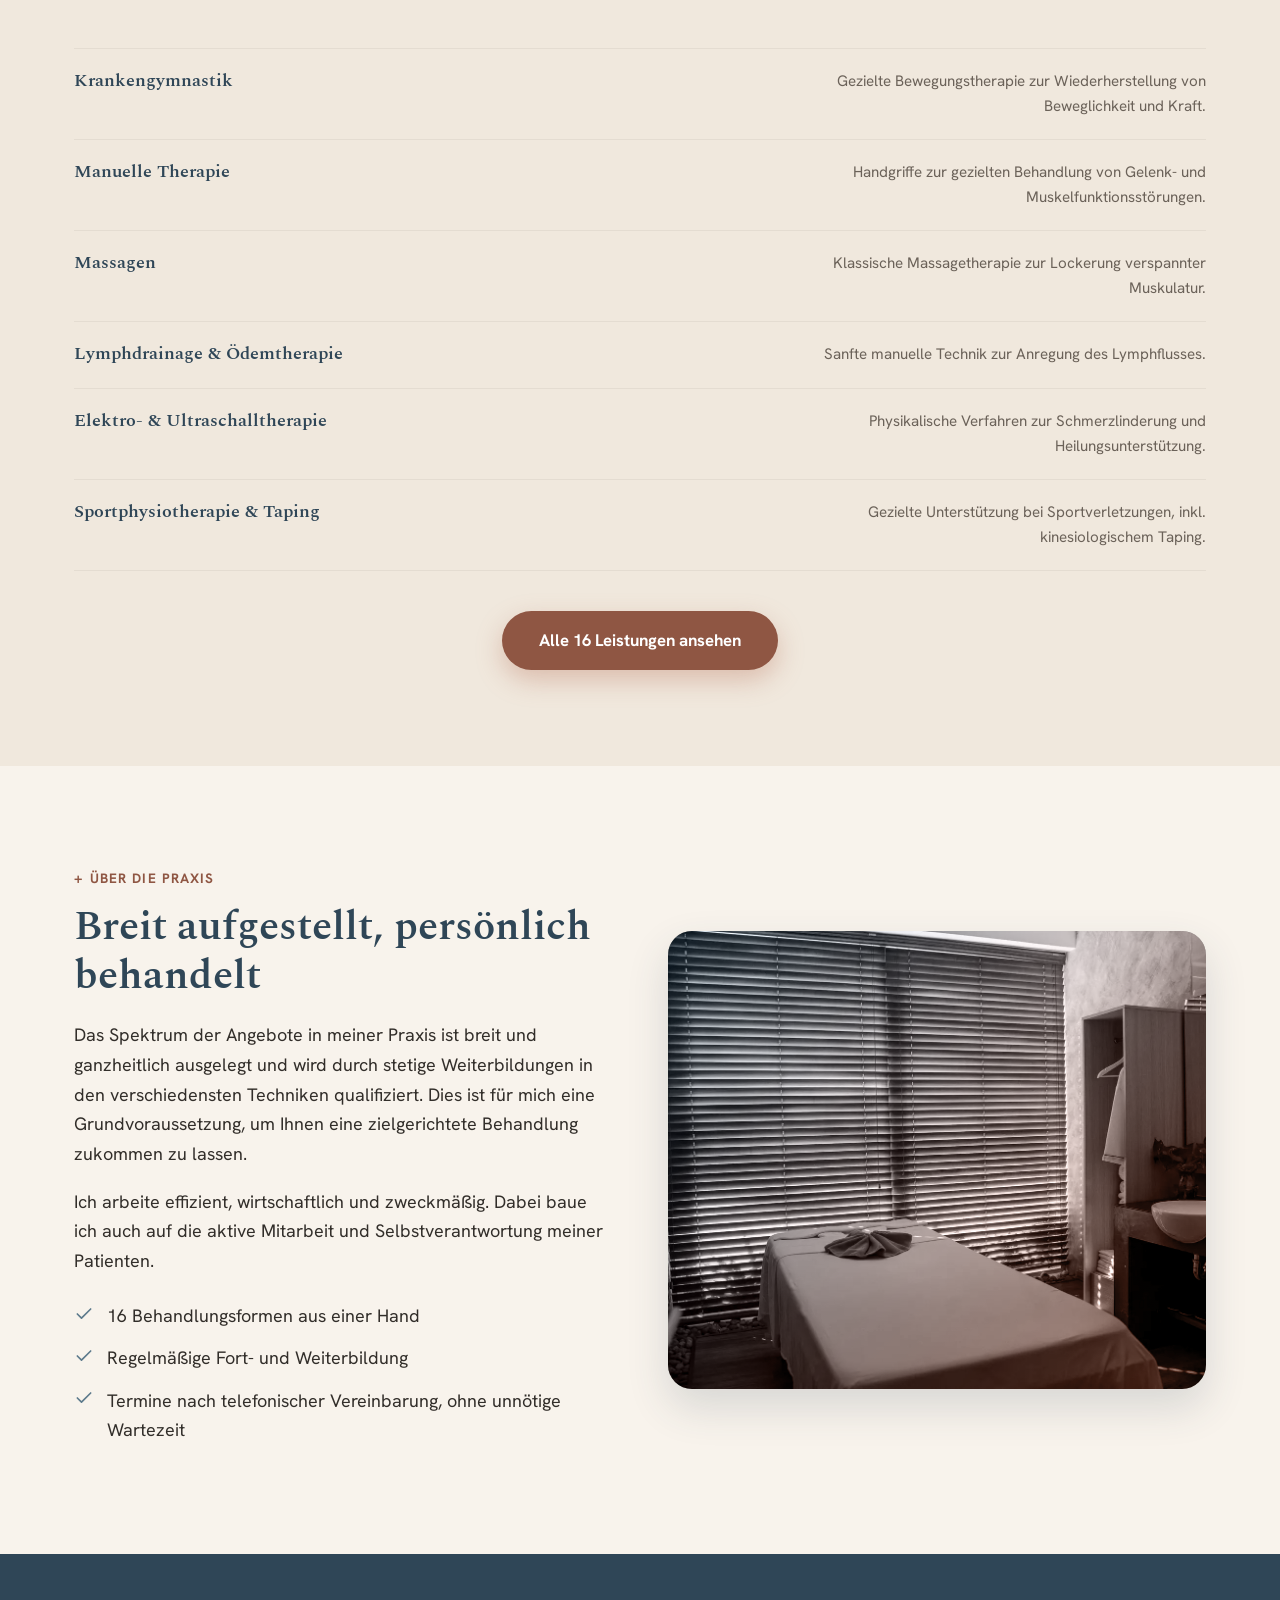
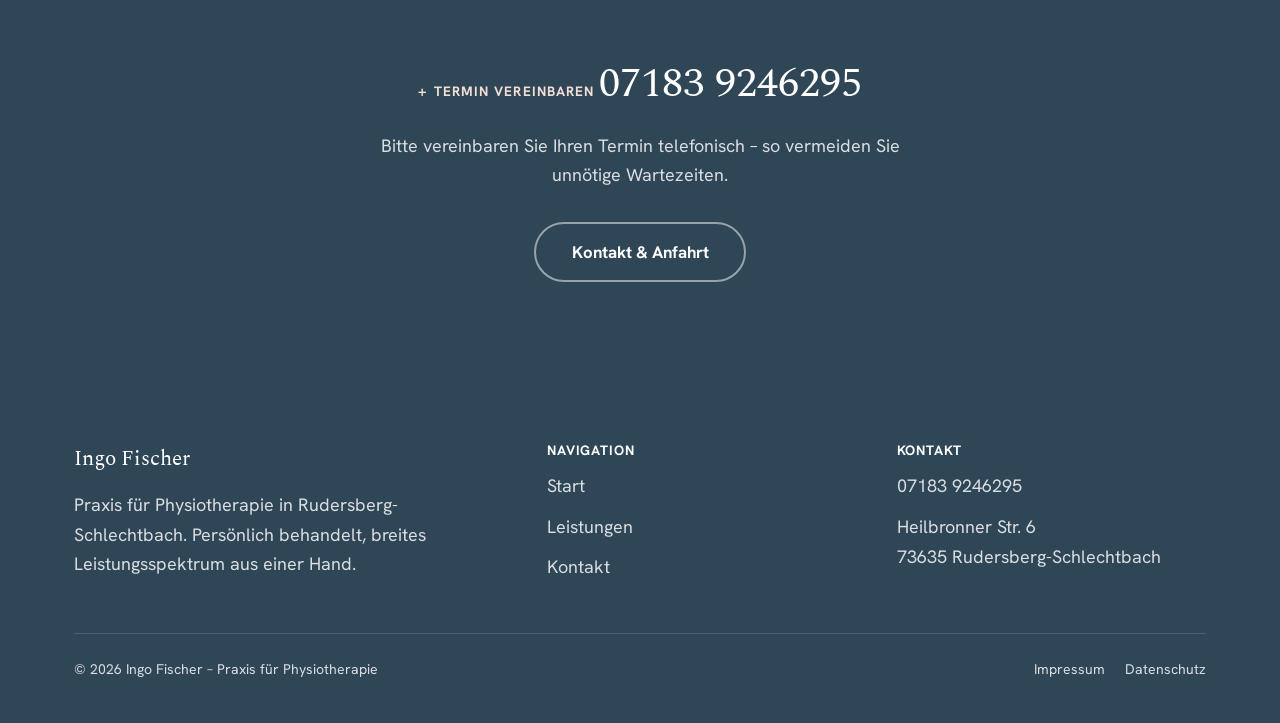
==== commit 019780ba: "Homepage: Bewegungs-Wortmaske statt Stockfoto-Hero, Icon-Karten durch Regel-Listen ersetzt Ersetzt d" ====
--- a/index.html
+++ b/index.html
@@ -17,7 +17,7 @@
 
 <header class="site-header" id="site-header">
   <div class="container site-header__inner">
-    <a href="index.html" class="site-header__brand" aria-label="Physiotherapie Ingo Fischer – Startseite">
+    <a href="index.html" class="site-header__brand">
       <span class="site-header__brand-text">
         <span class="site-header__brand-main">Ingo Fischer</span>
         <span class="site-header__brand-sub">Physiotherapiepraxis</span>
@@ -31,7 +31,7 @@
       </ul>
     </nav>
     <div class="site-header__actions">
-      <a href="tel:+4971839246295" class="site-header__phone" aria-label="Anrufen: 07183 9246295">
+      <a href="tel:+4971839246295" class="site-header__phone" aria-label="07183 9246295">
         <svg viewBox="0 0 24 24" fill="none" stroke="currentColor" stroke-width="2" stroke-linecap="round" stroke-linejoin="round" aria-hidden="true"><path d="M22 16.92v3a2 2 0 0 1-2.18 2 19.79 19.79 0 0 1-8.63-3.07 19.5 19.5 0 0 1-6-6 19.79 19.79 0 0 1-3.07-8.67A2 2 0 0 1 4.11 2h3a2 2 0 0 1 2 1.72c.127.96.361 1.903.7 2.81a2 2 0 0 1-.45 2.11L8.09 9.91a16 16 0 0 0 6 6l1.27-1.27a2 2 0 0 1 2.11-.45c.907.339 1.85.573 2.81.7A2 2 0 0 1 22 16.92z"/></svg>
         <span>07183 9246295</span>
       </a>
@@ -45,17 +45,15 @@
 <main id="main">
 
   <!-- ── Hero ─────────────────────────────────────────────── -->
-  <section class="hero-full">
-    <div class="hero-full__bg photo-tinted">
-      <img src="assets/images/hero-behandlung.webp" srcset="assets/images/hero-behandlung-900.webp 900w, assets/images/hero-behandlung.webp 1400w" sizes="100vw" fetchpriority="high" alt="Physiotherapeutische Behandlung, Symbolbild">
-    </div>
-    <div class="container hero-full__content">
-      <p class="eyebrow" style="color: var(--color-clay-pale);">Physiotherapie in Rudersberg-Schlechtbach</p>
-      <h1 class="hero__title">Behandlung mit Zeit<span class="hero__accent">und ganzheitlichem Blick.</span></h1>
-      <p class="lead hero__lead">Krankengymnastik, Manuelle Therapie, Massagen und ein breites, laufend erweitertes Leistungsspektrum – persönlich behandelt statt im Akkord. Ich arbeite effizient, wirtschaftlich und zweckmäßig und baue dabei auch auf Ihre aktive Mitarbeit.</p>
+  <section class="hero-mask">
+    <div class="container">
+      <p class="eyebrow">Physiotherapie in Rudersberg-Schlechtbach</p>
+      <h1 class="hero-mask__word">Bewegung</h1>
+      <p class="hero-mask__continue">beginnt mit der richtigen Behandlung.</p>
+      <p class="lead">Krankengymnastik, Manuelle Therapie, Massagen und ein breites, laufend erweitertes Leistungsspektrum – persönlich behandelt statt im Akkord. Ich arbeite effizient, wirtschaftlich und zweckmäßig und baue dabei auch auf Ihre aktive Mitarbeit.</p>
       <div class="hero__ctas">
         <a href="tel:+4971839246295" class="btn btn--primary btn--lg">Termin telefonisch vereinbaren</a>
-        <a href="leistungen.html" class="btn btn--on-dark btn--outline btn--lg">Leistungen ansehen</a>
+        <a href="leistungen.html" class="btn btn--outline btn--lg">Leistungen ansehen</a>
       </div>
       <div class="hero__facts">
         <span class="hero__fact"><svg viewBox="0 0 24 24" fill="none" stroke="currentColor" stroke-width="2" stroke-linecap="round" stroke-linejoin="round"><polyline points="20 6 9 17 4 12"/></svg>Breites Leistungsspektrum</span>
@@ -72,25 +70,16 @@
         <p class="eyebrow">Warum diese Praxis</p>
         <h2>Physiotherapie mit persönlicher Note</h2>
       </div>
-      <div class="feature-grid reveal-group">
-        <div class="feature-card reveal">
-          <div class="feature-card__icon">
-            <svg viewBox="0 0 24 24" fill="none" stroke="currentColor" stroke-width="2" stroke-linecap="round" stroke-linejoin="round"><path d="M20.84 4.61a5.5 5.5 0 0 0-7.78 0L12 5.67l-1.06-1.06a5.5 5.5 0 0 0-7.78 7.78l1.06 1.06L12 21.23l7.78-7.78 1.06-1.06a5.5 5.5 0 0 0 0-7.78z"/></svg>
-          </div>
+      <div class="pillars reveal-group">
+        <div class="reveal">
           <h3>Ganzheitlich behandelt</h3>
           <p>Ein breites Leistungsspektrum, laufend durch Weiterbildungen erweitert – für eine zielgerichtete Behandlung statt Schema F.</p>
         </div>
-        <div class="feature-card reveal">
-          <div class="feature-card__icon">
-            <svg viewBox="0 0 24 24" fill="none" stroke="currentColor" stroke-width="2" stroke-linecap="round" stroke-linejoin="round"><path d="M17 21v-2a4 4 0 0 0-4-4H5a4 4 0 0 0-4 4v2"/><circle cx="9" cy="7" r="4"/><path d="M23 21v-2a4 4 0 0 0-3-3.87"/><path d="M16 3.13a4 4 0 0 1 0 7.75"/></svg>
-          </div>
+        <div class="reveal">
           <h3>Aktive Mitarbeit gewünscht</h3>
           <p>Ich setze auf die aktive Mitarbeit und Eigenverantwortung meiner Patienten – gemeinsam zu einem nachhaltigen Behandlungserfolg.</p>
         </div>
-        <div class="feature-card reveal">
-          <div class="feature-card__icon">
-            <svg viewBox="0 0 24 24" fill="none" stroke="currentColor" stroke-width="2" stroke-linecap="round" stroke-linejoin="round"><circle cx="12" cy="8" r="4"/><path d="M20 21v-2a4 4 0 0 0-4-4H8a4 4 0 0 0-4 4v2"/></svg>
-          </div>
+        <div class="reveal">
           <h3>Persönlich statt anonym</h3>
           <p>Als Einzelpraxis behandle ich Sie selbst – kurze Wege, feste Ansprechperson, keine wechselnden Therapeuten.</p>
         </div>
@@ -106,31 +95,13 @@
         <h2>16 Behandlungsformen aus einer Hand</h2>
         <p class="lead">Von Krankengymnastik über Manuelle Therapie bis zur Kiefergelenkstherapie – ein Auszug aus dem Leistungsspektrum.</p>
       </div>
-      <div class="service-grid reveal-group">
-        <div class="service-card reveal">
-          <div class="service-card__icon"><svg viewBox="0 0 24 24" fill="none" stroke="currentColor" stroke-width="2" stroke-linecap="round" stroke-linejoin="round"><path d="M22 12h-4l-3 9L9 3l-3 9H2"/></svg></div>
-          <div><h3>Krankengymnastik</h3><p>Gezielte Bewegungstherapie zur Wiederherstellung von Beweglichkeit und Kraft.</p></div>
-        </div>
-        <div class="service-card reveal">
-          <div class="service-card__icon"><svg viewBox="0 0 24 24" fill="none" stroke="currentColor" stroke-width="2" stroke-linecap="round" stroke-linejoin="round"><path d="M22 12h-4l-3 9L9 3l-3 9H2"/></svg></div>
-          <div><h3>Manuelle Therapie</h3><p>Handgriffe zur gezielten Behandlung von Gelenk- und Muskelfunktionsstörungen.</p></div>
-        </div>
-        <div class="service-card reveal">
-          <div class="service-card__icon"><svg viewBox="0 0 24 24" fill="none" stroke="currentColor" stroke-width="2" stroke-linecap="round" stroke-linejoin="round"><path d="M12 2.69l5.66 5.66a8 8 0 1 1-11.31 0z"/></svg></div>
-          <div><h3>Massagen</h3><p>Klassische Massagetherapie zur Lockerung verspannter Muskulatur.</p></div>
-        </div>
-        <div class="service-card reveal">
-          <div class="service-card__icon"><svg viewBox="0 0 24 24" fill="none" stroke="currentColor" stroke-width="2" stroke-linecap="round" stroke-linejoin="round"><path d="M12 2.69l5.66 5.66a8 8 0 1 1-11.31 0z"/></svg></div>
-          <div><h3>Lymphdrainage &amp; Ödemtherapie</h3><p>Sanfte manuelle Technik zur Anregung des Lymphflusses.</p></div>
-        </div>
-        <div class="service-card reveal">
-          <div class="service-card__icon"><svg viewBox="0 0 24 24" fill="none" stroke="currentColor" stroke-width="2" stroke-linecap="round" stroke-linejoin="round"><path d="M13 2 3 14h9l-1 8 10-12h-9l1-8z"/></svg></div>
-          <div><h3>Elektro- &amp; Ultraschalltherapie</h3><p>Physikalische Verfahren zur Schmerzlinderung und Heilungsunterstützung.</p></div>
-        </div>
-        <div class="service-card reveal">
-          <div class="service-card__icon"><svg viewBox="0 0 24 24" fill="none" stroke="currentColor" stroke-width="2" stroke-linecap="round" stroke-linejoin="round"><circle cx="12" cy="12" r="10"/><circle cx="12" cy="12" r="6"/><circle cx="12" cy="12" r="2"/></svg></div>
-          <div><h3>Sportphysiotherapie &amp; Taping</h3><p>Gezielte Unterstützung bei Sportverletzungen, inkl. kinesiologischem Taping.</p></div>
-        </div>
+      <div class="service-list reveal-group">
+        <div class="service-row reveal"><h3>Krankengymnastik</h3><p>Gezielte Bewegungstherapie zur Wiederherstellung von Beweglichkeit und Kraft.</p></div>
+        <div class="service-row reveal"><h3>Manuelle Therapie</h3><p>Handgriffe zur gezielten Behandlung von Gelenk- und Muskelfunktionsstörungen.</p></div>
+        <div class="service-row reveal"><h3>Massagen</h3><p>Klassische Massagetherapie zur Lockerung verspannter Muskulatur.</p></div>
+        <div class="service-row reveal"><h3>Lymphdrainage &amp; Ödemtherapie</h3><p>Sanfte manuelle Technik zur Anregung des Lymphflusses.</p></div>
+        <div class="service-row reveal"><h3>Elektro- &amp; Ultraschalltherapie</h3><p>Physikalische Verfahren zur Schmerzlinderung und Heilungsunterstützung.</p></div>
+        <div class="service-row reveal"><h3>Sportphysiotherapie &amp; Taping</h3><p>Gezielte Unterstützung bei Sportverletzungen, inkl. kinesiologischem Taping.</p></div>
       </div>
       <p class="reveal" style="margin-top: 40px; text-align: center;">
         <a href="leistungen.html" class="btn btn--primary btn--lg">Alle 16 Leistungen ansehen</a>
--- a/css/style.css
+++ b/css/style.css
@@ -226,40 +226,38 @@
   pointer-events: none;
 }
 
-/* ── Hero (Vollflächiges Foto statt Farbfläche — unterscheidet sich
-   damit bewusst von Physio Köpples Salbeigrün-Flächen-Hero) ────── */
-.hero-full { position: relative; color: var(--color-white); display: flex; align-items: center; min-height: 78vh; }
-.hero-full__bg { position: absolute; inset: 0; background-size: cover; background-position: center; }
-.hero-full__bg::after {
-  content: '';
-  position: absolute;
-  inset: 0;
-  background: linear-gradient(180deg, rgba(47,70,87,0.78) 0%, rgba(47,70,87,0.6) 55%, rgba(47,70,87,0.85) 100%);
-}
-.hero-full__bg img { width: 100%; height: 100%; object-fit: cover; filter: grayscale(0.5) contrast(1.05); }
-.hero-full__content { position: relative; z-index: 1; padding-top: 64px; padding-bottom: 64px; max-width: 720px; width: 100%; }
-.hero__title { margin-bottom: 0.4em; color: var(--color-white); }
-.hero__accent { display: block; color: var(--color-clay-pale); font-style: italic; font-weight: 500; }
-.hero__lead { margin: 1.1em 0 1.8em; color: rgba(255, 255, 255, 0.86); max-width: 56ch; }
-.hero__ctas { display: flex; flex-wrap: wrap; gap: 16px; margin-bottom: 2em; }
-.hero__facts { display: flex; flex-wrap: wrap; gap: 10px; padding-top: 1.6em; border-top: 1px solid rgba(255, 255, 255, 0.22); }
-.hero__fact {
-  display: inline-flex;
-  align-items: center;
-  gap: 0.5em;
+/* ── Hero: "Bewegung" als Bild-Maske statt Stockfoto-Hero ────────
+   Ersetzt das Foto+Verlauf-Muster (identisch bei fast jedem bisherigen
+   Projekt) durch eine typografische Geste: das Wort selbst trägt den
+   Verlauf aus den zwei Marken-Akzentfarben (Taubenblau → Ton). Kein
+   Hero-Bild mehr zu laden verbessert nebenbei den LCP. */
+.hero-mask { padding: 56px 0 48px; }
+.hero-mask__word {
+  margin: 0;
+  font-size: clamp(3.2rem, 13vw, 9rem);
   font-weight: 700;
-  color: var(--color-white);
-  font-size: 0.85rem;
-  background: rgba(255, 255, 255, 0.1);
-  border: 1px solid rgba(255, 255, 255, 0.26);
-  padding: 0.55em 1.1em;
-  border-radius: 999px;
-}
-.hero__fact svg { width: 16px; height: 16px; color: var(--color-clay-pale); flex-shrink: 0; }
+  line-height: 0.92;
+  letter-spacing: -0.01em;
+  background: linear-gradient(100deg, var(--color-blue-dark) 0%, var(--color-blue) 45%, var(--color-clay-dark) 100%);
+  -webkit-background-clip: text;
+  background-clip: text;
+  color: transparent;
+}
+.hero-mask__continue {
+  font-family: var(--font-display);
+  font-size: clamp(1.4rem, 2.6vw, 1.9rem);
+  color: var(--color-blue-dark);
+  margin: 0.15em 0 0.85em;
+}
+.hero-mask .lead { margin-bottom: 1.8em; }
+.hero__lead { margin: 1.1em 0 1.8em; color: rgba(255, 255, 255, 0.92); max-width: 56ch; }
+.hero__ctas { display: flex; flex-wrap: wrap; gap: 16px; margin-bottom: 2.2em; }
+.hero__facts { display: flex; flex-wrap: wrap; gap: 10px 28px; padding-top: 1.5em; border-top: 1px solid var(--color-line); }
+.hero__fact { display: inline-flex; align-items: center; gap: 0.5em; font-weight: 700; color: var(--color-ink-soft); font-size: 0.85rem; }
+.hero__fact svg { width: 16px; height: 16px; color: var(--color-blue); flex-shrink: 0; }
 
 @media (max-width: 640px) {
-  .hero-full { min-height: 86vh; }
-  .hero-full__content { padding-top: 48px; padding-bottom: 48px; }
+  .hero-mask { padding: 36px 0 32px; }
 }
 
 /* ── Seiten-Hero für Unterseiten (Leistungen/Kontakt) ───────────
@@ -278,9 +276,9 @@
   content: '';
   position: absolute;
   inset: 0;
-  background: linear-gradient(180deg, rgba(47,70,87,0.82) 0%, rgba(47,70,87,0.68) 100%);
-}
-.page-hero-full__content { position: relative; padding-top: 56px; padding-bottom: 56px; max-width: 720px; width: 100%; }
+  background: linear-gradient(180deg, rgba(18,27,34,0.82) 0%, rgba(18,27,34,0.76) 100%);
+}
+.page-hero-full__content { position: relative; padding-top: 56px; padding-bottom: 56px; max-width: 720px; width: 100%; text-shadow: 0 2px 16px rgba(10, 15, 19, 0.55); }
 .page-hero-full h1 { color: var(--color-white); }
 .page-hero-full .hero__lead { font-size: 1.05rem; color: rgba(255,255,255,0.86); }
 
@@ -288,29 +286,26 @@
 @media (min-width: 641px) { .page-header, .page-banner { display: none; } }
 @media (max-width: 640px) { .page-header { padding: 36px 0 32px; } .page-banner { aspect-ratio: 4/3; } }
 
-/* ── Vorteile / Feature-Karten ───────────────────────────────── */
-.feature-grid { display: grid; grid-template-columns: repeat(3, 1fr); gap: 28px; }
-.feature-card {
-  background: var(--color-paper);
-  border-radius: var(--radius);
-  padding: 32px 28px;
-  box-shadow: var(--shadow-soft);
-  transition: transform 0.25s ease, box-shadow 0.25s ease;
-}
-.feature-card:hover { transform: translateY(-6px); box-shadow: var(--shadow-card); }
-.feature-card__icon {
-  width: 56px; height: 56px;
-  display: flex; align-items: center; justify-content: center;
-  border-radius: var(--radius);
-  background: var(--color-blue-pale);
-  color: var(--color-blue-dark);
-  margin-bottom: 18px;
-}
-.feature-card__icon svg { width: 28px; height: 28px; }
-.feature-card p { color: var(--color-ink-soft); font-size: 0.98rem; }
-
-@media (max-width: 860px) { .feature-grid { grid-template-columns: 1fr 1fr; } }
-@media (max-width: 560px) { .feature-grid { grid-template-columns: 1fr; } }
+/* ── Vorteile: Regel-Liste statt Icon-Karten ─────────────────── */
+.pillars { display: flex; gap: 40px; flex-wrap: wrap; }
+.pillars > div { flex: 1; min-width: 220px; padding-top: 18px; border-top: 2px solid var(--color-clay); }
+.pillars h3 { margin-bottom: 0.4em; }
+.pillars p { color: var(--color-ink-soft); font-size: 0.98rem; margin: 0; }
+
+@media (max-width: 720px) { .pillars { flex-direction: column; gap: 28px; } }
+
+/* ── Leistungen-Vorschau (Startseite): Liste statt Icon-Karten ──
+   .service-grid/.service-card bleiben unverändert (von leistungen.html
+   weiter genutzt) — hier bewusst ein eigenes, schlankeres Muster. */
+.service-list { border-top: 1px solid var(--color-line); }
+.service-row { display: flex; justify-content: space-between; align-items: baseline; gap: 24px; padding: 20px 0; border-bottom: 1px solid var(--color-line); }
+.service-row h3 { margin: 0; font-size: 1.1rem; white-space: nowrap; }
+.service-row p { margin: 0; color: var(--color-ink-soft); font-size: 0.95rem; text-align: right; max-width: 46ch; }
+
+@media (max-width: 640px) {
+  .service-row { flex-direction: column; gap: 4px; }
+  .service-row p { text-align: left; }
+}
 
 /* ── Leistungen: Übersichts-Karten (Startseite) ─────────────── */
 .service-grid { display: grid; grid-template-columns: repeat(3, 1fr); gap: 24px; }
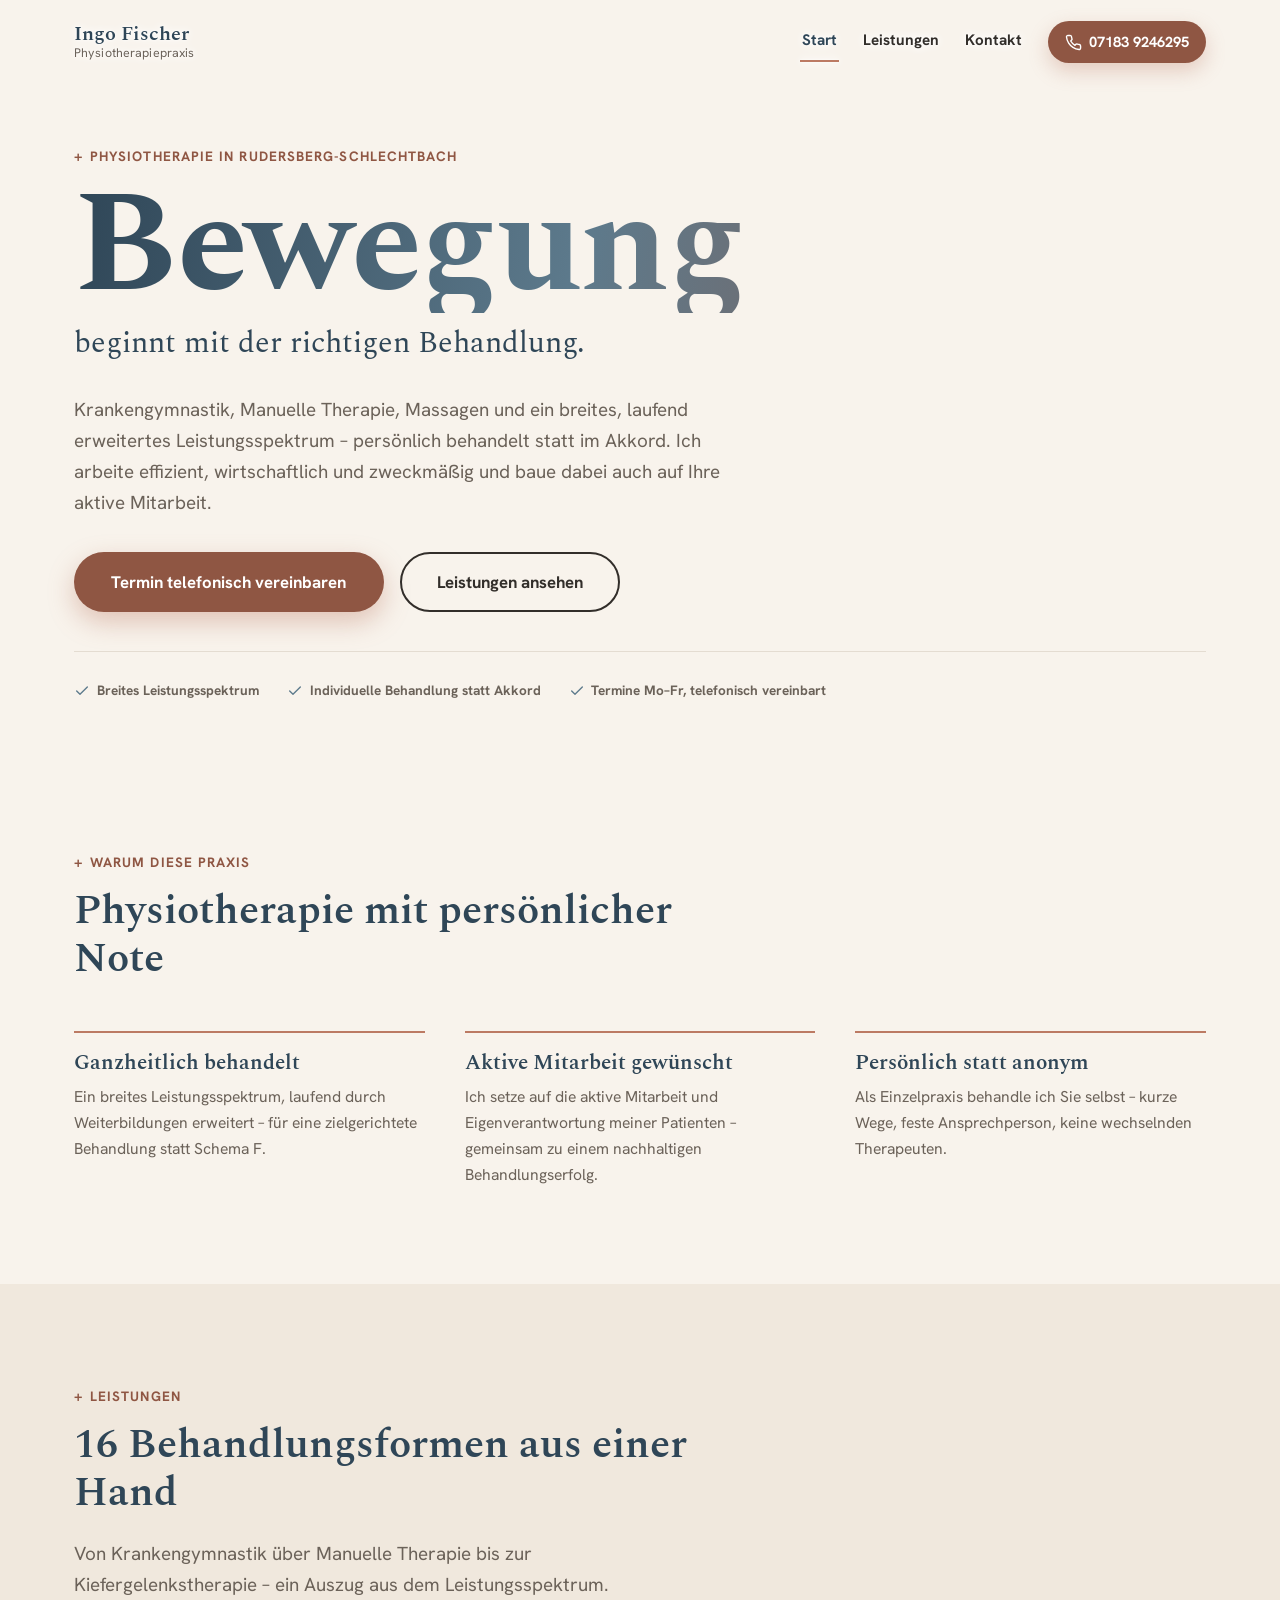
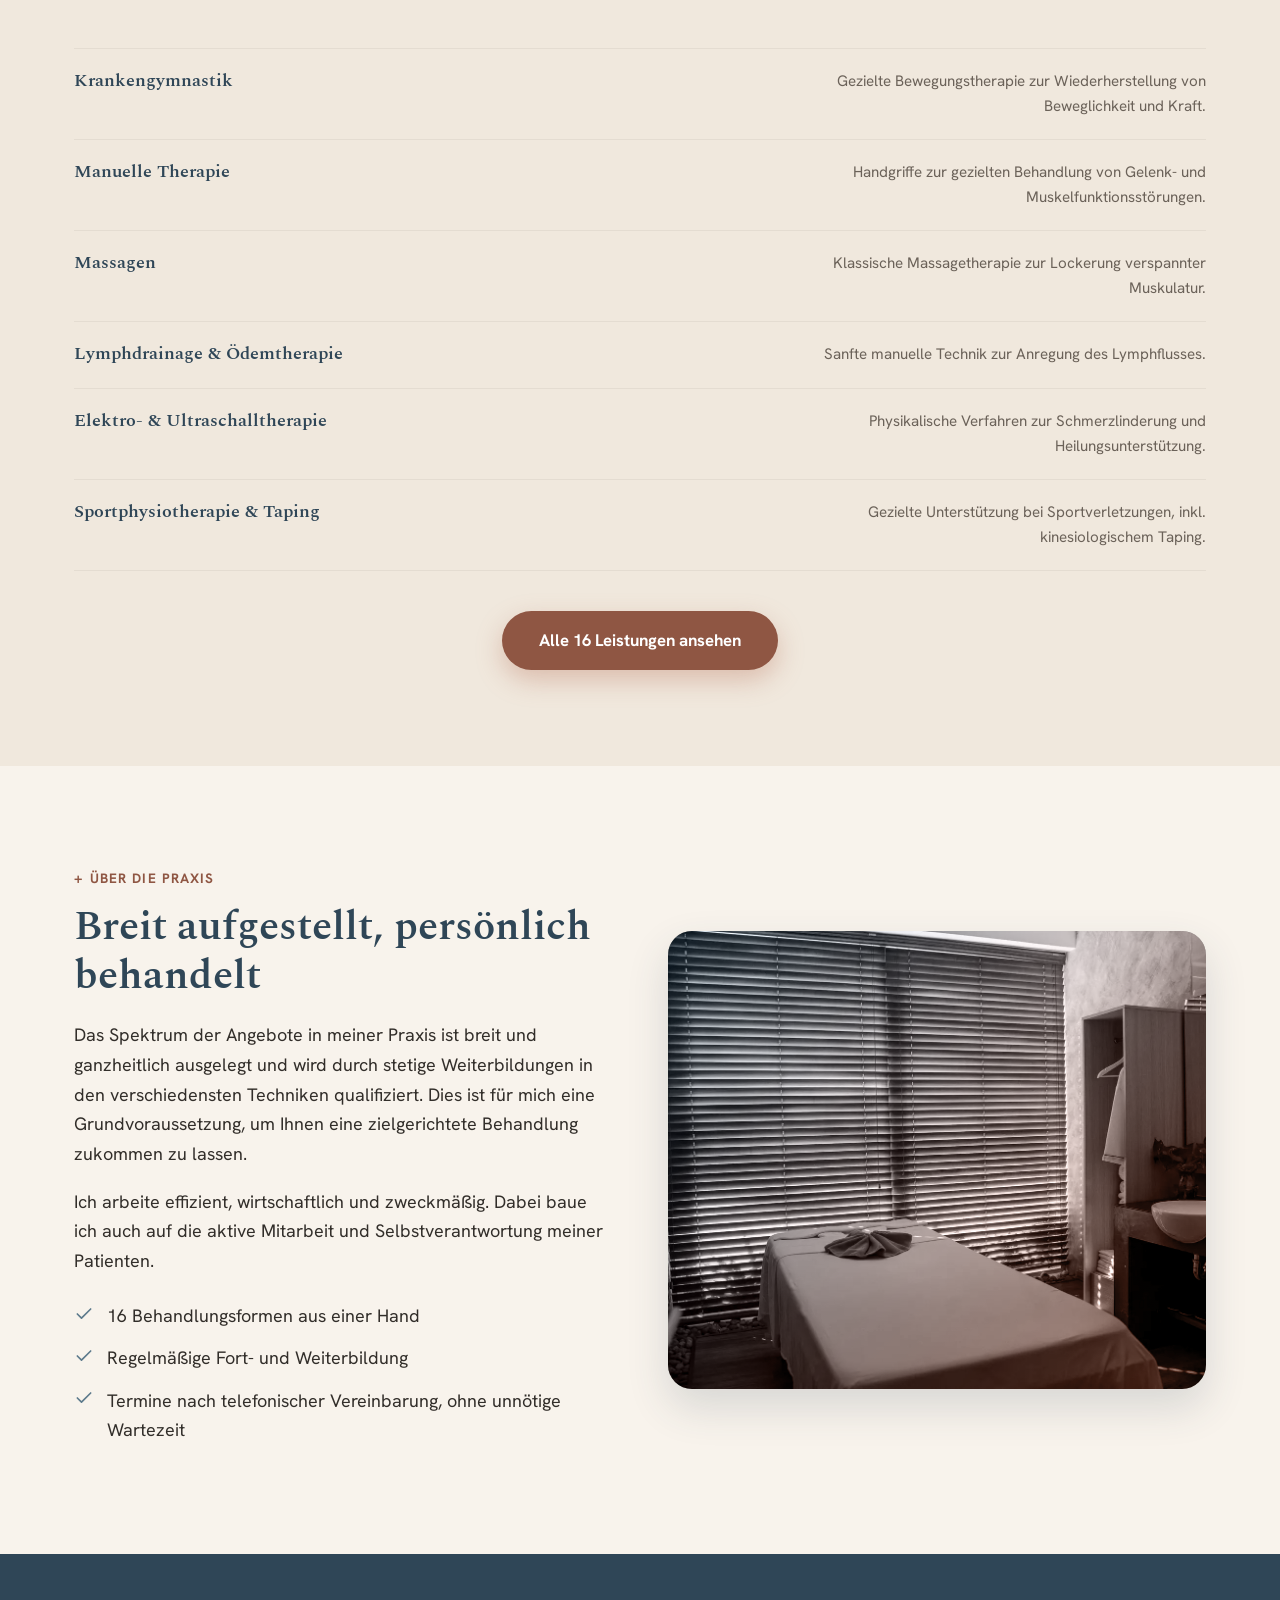
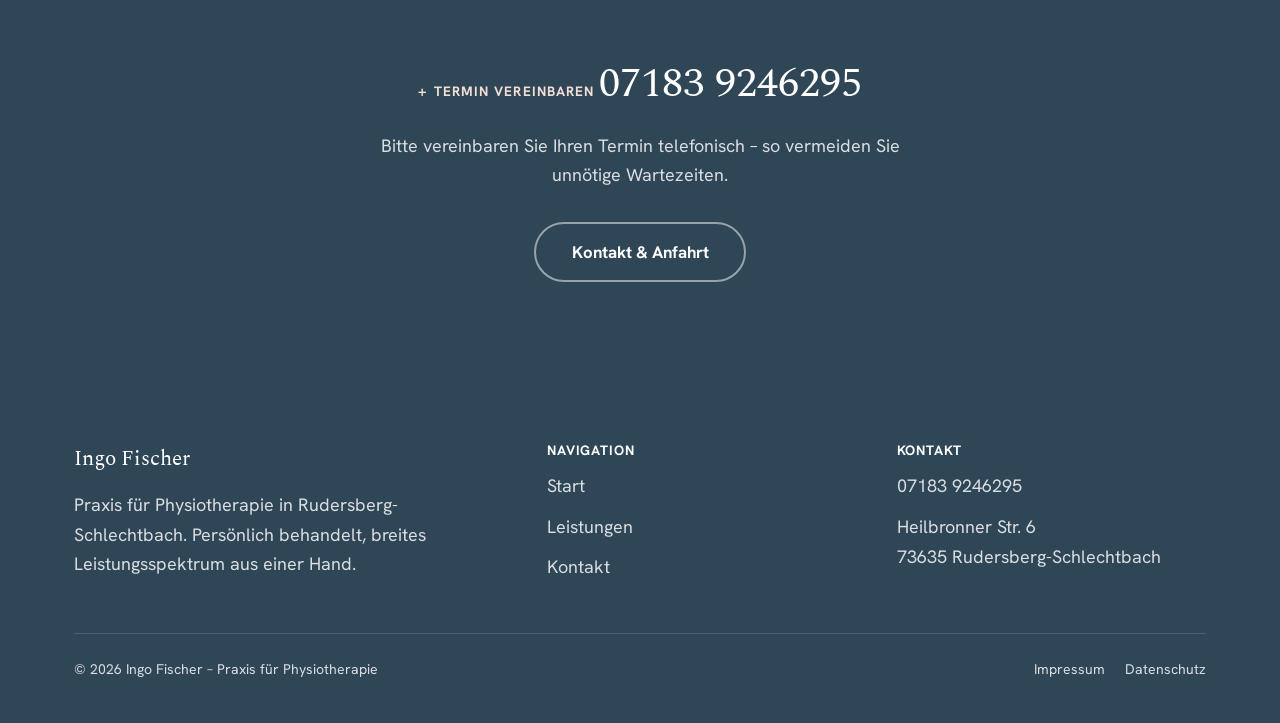
==== commit 70ceaaf4: "Mobile: Header bleibt lesbar beim Scrollen, Leistungen-Vorschau klappt ein Logo, Nav-Links und Hambu" ====
--- a/index.html
+++ b/index.html
@@ -99,9 +99,15 @@
         <div class="service-row reveal"><h3>Krankengymnastik</h3><p>Gezielte Bewegungstherapie zur Wiederherstellung von Beweglichkeit und Kraft.</p></div>
         <div class="service-row reveal"><h3>Manuelle Therapie</h3><p>Handgriffe zur gezielten Behandlung von Gelenk- und Muskelfunktionsstörungen.</p></div>
         <div class="service-row reveal"><h3>Massagen</h3><p>Klassische Massagetherapie zur Lockerung verspannter Muskulatur.</p></div>
-        <div class="service-row reveal"><h3>Lymphdrainage &amp; Ödemtherapie</h3><p>Sanfte manuelle Technik zur Anregung des Lymphflusses.</p></div>
-        <div class="service-row reveal"><h3>Elektro- &amp; Ultraschalltherapie</h3><p>Physikalische Verfahren zur Schmerzlinderung und Heilungsunterstützung.</p></div>
-        <div class="service-row reveal"><h3>Sportphysiotherapie &amp; Taping</h3><p>Gezielte Unterstützung bei Sportverletzungen, inkl. kinesiologischem Taping.</p></div>
+        <button type="button" class="service-list__toggle" aria-expanded="false" aria-controls="service-list-more">
+          <span>Weitere Leistungen anzeigen</span>
+          <svg class="chevron" viewBox="0 0 24 24" fill="none" stroke="currentColor" stroke-width="2" stroke-linecap="round" stroke-linejoin="round" aria-hidden="true"><polyline points="6 9 12 15 18 9"/></svg>
+        </button>
+        <div class="service-list__more" id="service-list-more">
+          <div class="service-row reveal"><h3>Lymphdrainage &amp; Ödemtherapie</h3><p>Sanfte manuelle Technik zur Anregung des Lymphflusses.</p></div>
+          <div class="service-row reveal"><h3>Elektro- &amp; Ultraschalltherapie</h3><p>Physikalische Verfahren zur Schmerzlinderung und Heilungsunterstützung.</p></div>
+          <div class="service-row reveal"><h3>Sportphysiotherapie &amp; Taping</h3><p>Gezielte Unterstützung bei Sportverletzungen, inkl. kinesiologischem Taping.</p></div>
+        </div>
       </div>
       <p class="reveal" style="margin-top: 40px; text-align: center;">
         <a href="leistungen.html" class="btn btn--primary btn--lg">Alle 16 Leistungen ansehen</a>
--- a/css/style.css
+++ b/css/style.css
@@ -1,12 +1,10 @@
 /* ============================================================
    Physiotherapie Ingo Fischer – style.css
-   Konventionelles Gerüst wie Metzgerei Hinderer / Ebnisee /
-   Schmalzried Heizung / Physio Köpple (Sticky-Header mit
-   Linkliste, Hero + Karten-Sektionen), aber mit eigener Palette
-   (Taubenblau + Ton/Rosé statt Salbeigrün+Terracotta) und klaren
-   abgerundeten Ecken statt organischer Blob-Fotorahmen, damit sich
-   die Seite von Physio Köpple (gleiche Branche) unterscheidet.
-   Reines CSS, kein Framework.
+   Header ist bewusst rahmenlos/transparent statt einer soliden
+   Bar mit Trennlinie (ab ≥1025px stehen Nav-Links + Telefon-Button
+   dafür oben rechts zusammen statt zentriert) – Logo bleibt links,
+   der Rest wandert als Gruppe nach rechts. Reines CSS, kein
+   Framework.
    ============================================================ */
 
 :root {
@@ -134,19 +132,40 @@
   height: var(--nav-height);
   display: flex;
   align-items: center;
-  background: var(--color-bg);
-  border-bottom: 1px solid var(--color-line);
-  transition: box-shadow 0.2s ease;
-}
-.site-header.is-scrolled { box-shadow: var(--shadow-soft); }
+  background: transparent;
+}
 .site-header__inner { display: flex; align-items: center; justify-content: space-between; gap: 24px; width: 100%; }
 .site-header__brand { display: flex; align-items: center; gap: 12px; }
 .site-header__brand-text { display: flex; flex-direction: column; line-height: 1.15; }
-.site-header__brand-main { font-family: var(--font-display); font-size: 1.25rem; font-weight: 600; color: var(--color-blue-dark); }
-.site-header__brand-sub { font-size: 0.78rem; color: var(--color-ink-soft); letter-spacing: 0.01em; }
+/* Header ist transparent (siehe .site-header) — Logo, Nav-Links und
+   Hamburger brauchen deshalb einen eigenen hellen "Halo", sonst
+   verschwinden die dunklen Farben beim Scrollen über dunkle Flächen
+   (z.B. das CTA-Band) fast vollständig. */
+.site-header__brand-main { font-family: var(--font-display); font-size: 1.25rem; font-weight: 600; color: var(--color-blue-dark); filter: drop-shadow(0 0 4px rgba(255,255,255,0.9)) drop-shadow(0 0 1px rgba(255,255,255,0.9)); }
+.site-header__brand-sub { font-size: 0.78rem; color: var(--color-ink-soft); letter-spacing: 0.01em; filter: drop-shadow(0 0 4px rgba(255,255,255,0.9)) drop-shadow(0 0 1px rgba(255,255,255,0.9)); }
 .site-header__actions { display: flex; align-items: center; gap: 18px; }
-.site-header__phone { display: flex; align-items: center; gap: 0.5em; font-weight: 700; color: var(--color-blue-dark); white-space: nowrap; }
-.site-header__phone svg { width: 19px; height: 19px; flex-shrink: 0; color: var(--color-clay); }
+/* Telefon als Button statt gleichgewichtiger Text-Link neben der Nav —
+   passend dazu, dass Termine ausschließlich telefonisch vereinbart werden
+   (nicht nur wegen "anders als die Standard-Nav-Zeile bei den letzten
+   Projekten", sondern weil der Anruf hier der eigentliche Conversion-Punkt
+   der ganzen Seite ist). */
+.site-header__phone {
+  display: inline-flex;
+  align-items: center;
+  gap: 0.5em;
+  font-weight: 700;
+  font-size: 0.92rem;
+  color: var(--color-white);
+  background: var(--color-clay-dark);
+  white-space: nowrap;
+  padding: 0.6em 1.15em;
+  border-radius: 999px;
+  box-shadow: 0 8px 20px rgba(188, 122, 99, 0.32);
+  transition: background-color 0.2s ease, transform 0.15s ease, box-shadow 0.2s ease;
+}
+.site-header__phone:hover, .site-header__phone:focus-visible { background: #744232; box-shadow: 0 10px 24px rgba(188, 122, 99, 0.42); }
+.site-header__phone:active { transform: translateY(1px); }
+.site-header__phone svg { width: 17px; height: 17px; flex-shrink: 0; color: var(--color-white); }
 
 .nav-toggle {
   display: none;
@@ -159,6 +178,7 @@
   background: transparent;
   cursor: pointer;
   padding: 0;
+  filter: drop-shadow(0 0 4px rgba(255,255,255,0.9)) drop-shadow(0 0 1px rgba(255,255,255,0.9));
 }
 .nav-toggle span { display: block; height: 2px; width: 26px; margin: 0 auto; background: var(--color-blue-dark); transition: transform 0.2s ease, opacity 0.2s ease; }
 .nav-toggle[aria-expanded="true"] span:nth-child(1) { transform: translateY(7px) rotate(45deg); }
@@ -179,14 +199,15 @@
   padding: 6px 2px;
   border-bottom: 2px solid transparent;
   transition: border-color 0.15s ease, color 0.15s ease;
+  filter: drop-shadow(0 0 4px rgba(255,255,255,0.9)) drop-shadow(0 0 1px rgba(255,255,255,0.9));
 }
 .site-nav__link:hover, .site-nav__link.is-active { border-color: var(--color-clay); color: var(--color-blue-dark); }
 
-@media (min-width: 1025px) { #site-nav { display: flex; } }
-
-@media (min-width: 1025px) and (max-width: 1180px) {
-  .site-nav__list { gap: 14px; }
-  .site-nav__link { font-size: 0.88rem; }
+/* Ab 1025px rückt die Nav zusammen mit dem Telefon-Button als Gruppe
+   nach rechts (statt zentriert) — Logo bleibt allein links. */
+@media (min-width: 1025px) {
+  .site-header__inner { justify-content: flex-start; }
+  #site-nav { display: flex; margin-left: auto; }
 }
 
 @media (max-width: 1024px) {
@@ -206,6 +227,7 @@
   .site-nav__list li { border-bottom: 1px solid var(--color-line); }
   .site-nav__link { padding: 18px 4px; font-size: 1.15rem; }
   .site-header__phone span { display: none; }
+  .site-header__phone { padding: 0.7em; box-shadow: none; }
 }
 
 @media (max-width: 480px) {
@@ -302,9 +324,34 @@
 .service-row h3 { margin: 0; font-size: 1.1rem; white-space: nowrap; }
 .service-row p { margin: 0; color: var(--color-ink-soft); font-size: 0.95rem; text-align: right; max-width: 46ch; }
 
+.service-list__toggle { display: none; }
+
 @media (max-width: 640px) {
   .service-row { flex-direction: column; gap: 4px; }
   .service-row p { text-align: left; }
+
+  /* Sechs Leistungs-Zeilen auf einmal sind auf dem Handy zu viel Text —
+     nur die ersten drei stehen offen da, der Rest klappt auf Wunsch auf. */
+  .service-list__more { display: none; }
+  .service-list__more.is-open { display: block; }
+  .service-list__toggle {
+    display: flex;
+    align-items: center;
+    gap: 10px;
+    width: 100%;
+    background: none;
+    border: none;
+    border-bottom: 1px solid var(--color-line);
+    padding: 18px 0;
+    font: inherit;
+    font-weight: 700;
+    font-size: 0.95rem;
+    color: var(--color-blue-dark);
+    cursor: pointer;
+    text-align: left;
+  }
+  .service-list__toggle .chevron { width: 18px; height: 18px; margin-left: auto; flex-shrink: 0; transition: transform 0.2s ease; }
+  .service-list__toggle[aria-expanded="true"] .chevron { transform: rotate(180deg); }
 }
 
 /* ── Leistungen: Übersichts-Karten (Startseite) ─────────────── */
@@ -461,4 +508,5 @@
 .js .reveal.reveal--visible { opacity: 1; transform: translateY(0); }
 .reveal-group .reveal:nth-child(2) { transition-delay: 0.08s; }
 .reveal-group .reveal:nth-child(3) { transition-delay: 0.16s; }
+
 .reveal-group .reveal:nth-child(4) { transition-delay: 0.24s; }
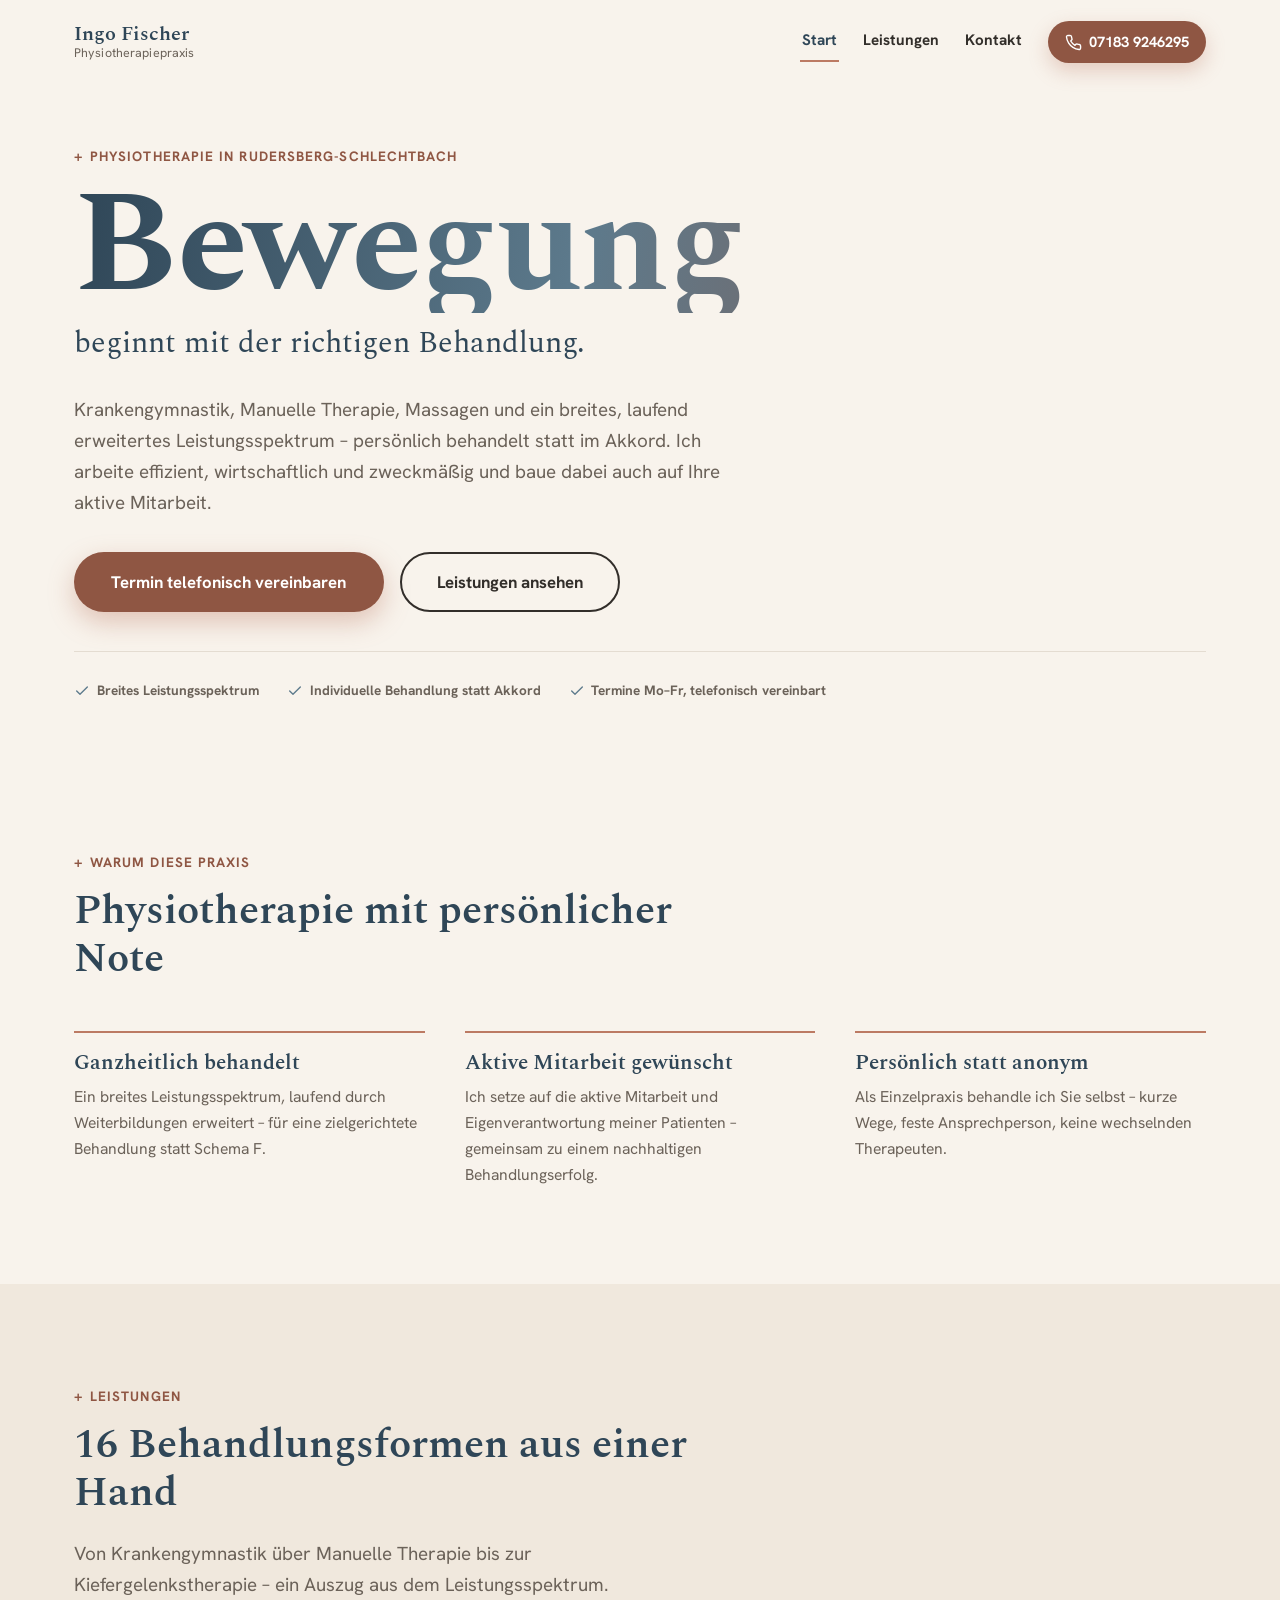
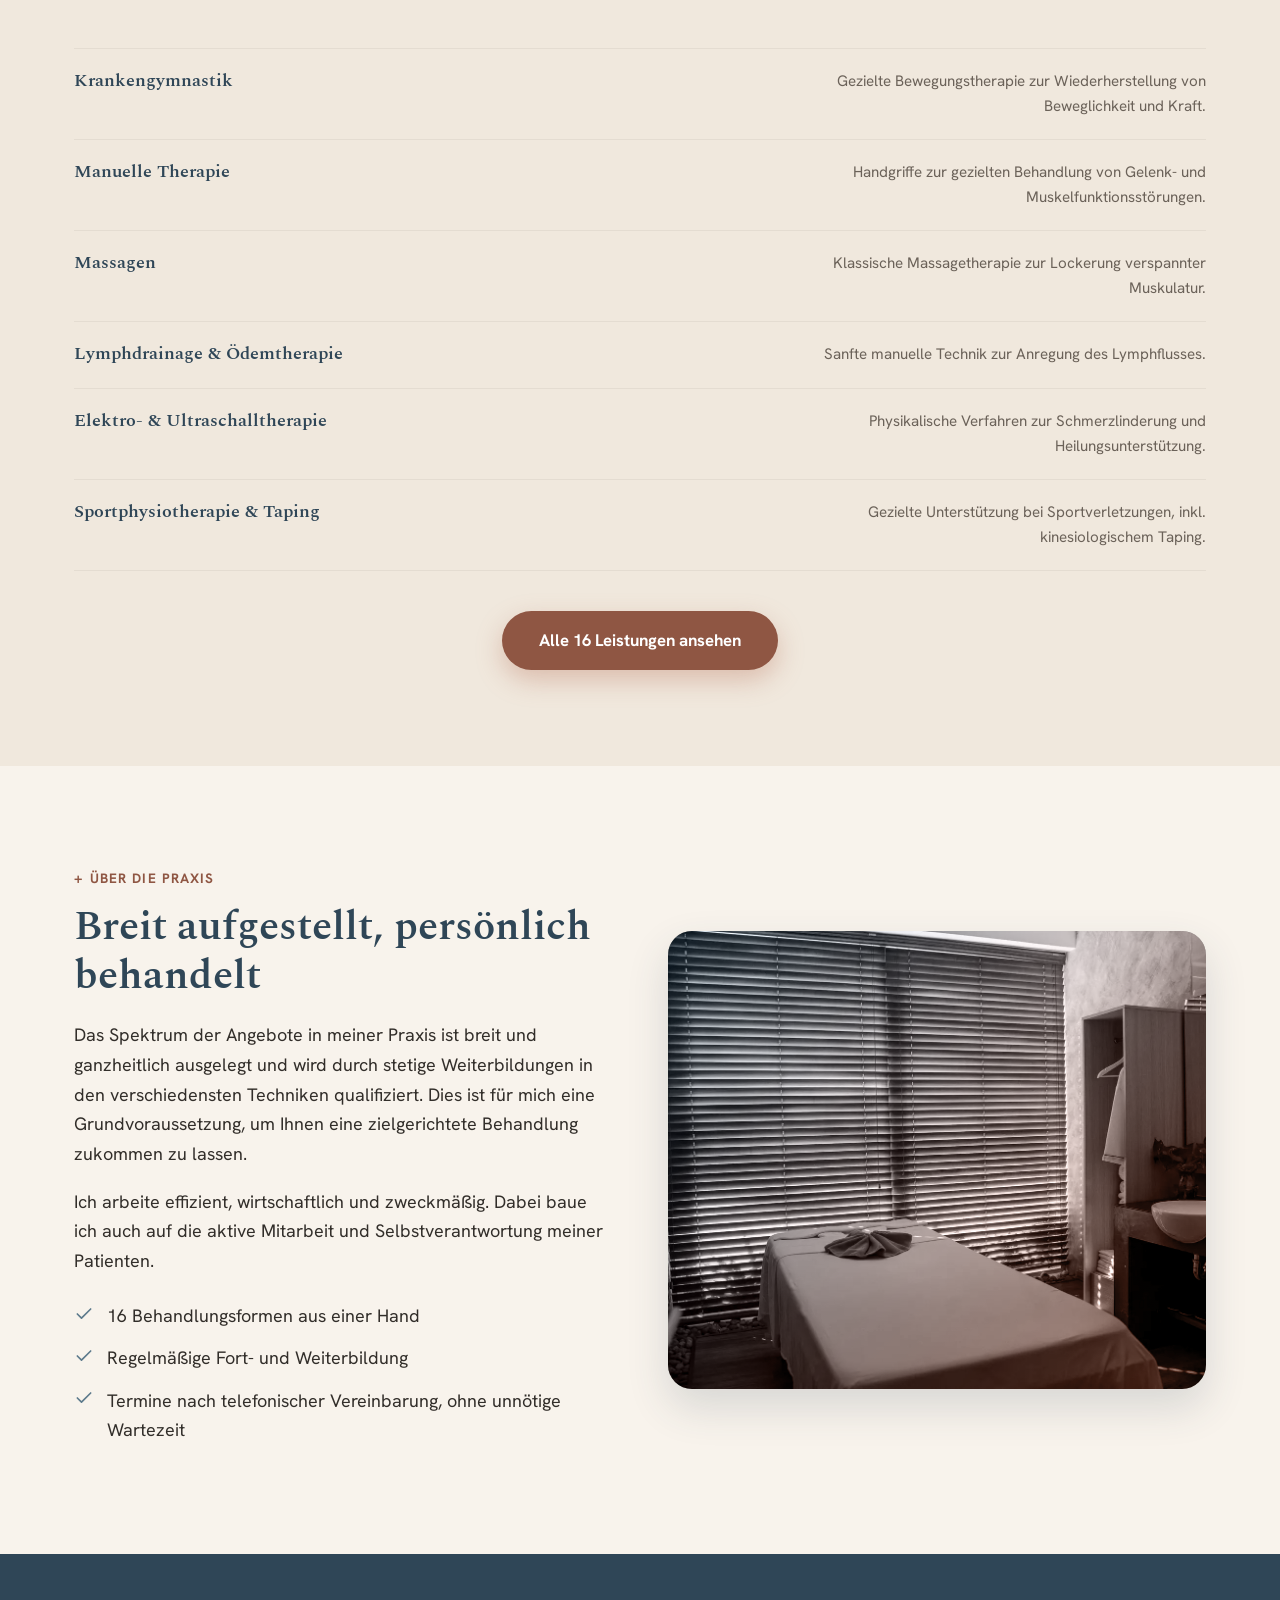
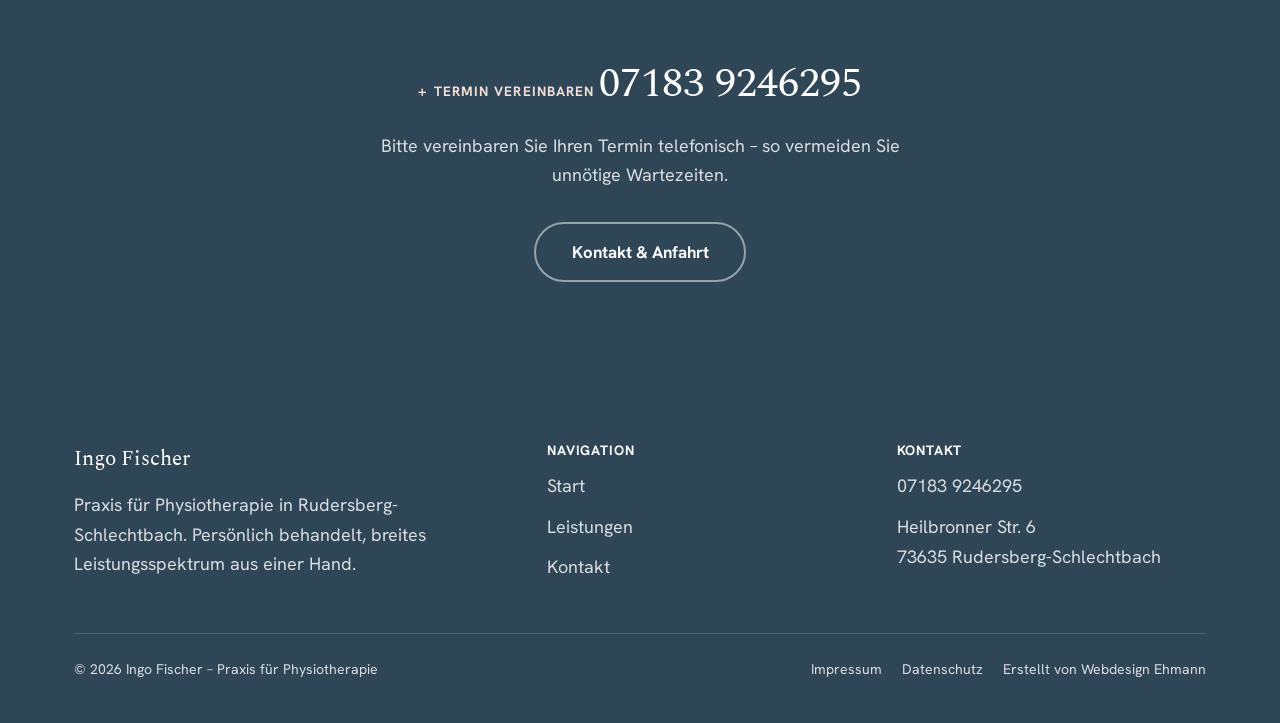
==== commit f2848de2: "Add footer credit link to Webdesign Ehmann" ====
--- a/index.html
+++ b/index.html
@@ -99,11 +99,7 @@
         <div class="service-row reveal"><h3>Krankengymnastik</h3><p>Gezielte Bewegungstherapie zur Wiederherstellung von Beweglichkeit und Kraft.</p></div>
         <div class="service-row reveal"><h3>Manuelle Therapie</h3><p>Handgriffe zur gezielten Behandlung von Gelenk- und Muskelfunktionsstörungen.</p></div>
         <div class="service-row reveal"><h3>Massagen</h3><p>Klassische Massagetherapie zur Lockerung verspannter Muskulatur.</p></div>
-        <button type="button" class="service-list__toggle" aria-expanded="false" aria-controls="service-list-more">
-          <span>Weitere Leistungen anzeigen</span>
-          <svg class="chevron" viewBox="0 0 24 24" fill="none" stroke="currentColor" stroke-width="2" stroke-linecap="round" stroke-linejoin="round" aria-hidden="true"><polyline points="6 9 12 15 18 9"/></svg>
-        </button>
-        <div class="service-list__more" id="service-list-more">
+        <div class="service-list__more">
           <div class="service-row reveal"><h3>Lymphdrainage &amp; Ödemtherapie</h3><p>Sanfte manuelle Technik zur Anregung des Lymphflusses.</p></div>
           <div class="service-row reveal"><h3>Elektro- &amp; Ultraschalltherapie</h3><p>Physikalische Verfahren zur Schmerzlinderung und Heilungsunterstützung.</p></div>
           <div class="service-row reveal"><h3>Sportphysiotherapie &amp; Taping</h3><p>Gezielte Unterstützung bei Sportverletzungen, inkl. kinesiologischem Taping.</p></div>
@@ -175,6 +171,7 @@
       <ul>
         <li><a href="impressum.html">Impressum</a></li>
         <li><a href="datenschutz.html">Datenschutz</a></li>
+        <li><a href="https://www.webdesign-ehmann.de" target="_blank" rel="noopener">Erstellt von Webdesign Ehmann</a></li>
       </ul>
     </div>
   </div>
--- a/css/style.css
+++ b/css/style.css
@@ -1,10 +1,10 @@
 /* ============================================================
    Physiotherapie Ingo Fischer – style.css
-   Header ist bewusst rahmenlos/transparent statt einer soliden
-   Bar mit Trennlinie (ab ≥1025px stehen Nav-Links + Telefon-Button
-   dafür oben rechts zusammen statt zentriert) – Logo bleibt links,
-   der Rest wandert als Gruppe nach rechts. Reines CSS, kein
-   Framework.
+   Header hat einen soliden Hintergrund (kein transparenter Header
+   mehr – zu fehleranfällig beim Scrollen über dunkle Flächen), aber
+   keine Trennlinie. Ab ≥1025px stehen Nav-Links + Telefon-Button
+   oben rechts zusammen statt zentriert – Logo bleibt links.
+   Reines CSS, kein Framework.
    ============================================================ */
 
 :root {
@@ -132,17 +132,13 @@
   height: var(--nav-height);
   display: flex;
   align-items: center;
-  background: transparent;
+  background: var(--color-bg);
 }
 .site-header__inner { display: flex; align-items: center; justify-content: space-between; gap: 24px; width: 100%; }
 .site-header__brand { display: flex; align-items: center; gap: 12px; }
 .site-header__brand-text { display: flex; flex-direction: column; line-height: 1.15; }
-/* Header ist transparent (siehe .site-header) — Logo, Nav-Links und
-   Hamburger brauchen deshalb einen eigenen hellen "Halo", sonst
-   verschwinden die dunklen Farben beim Scrollen über dunkle Flächen
-   (z.B. das CTA-Band) fast vollständig. */
-.site-header__brand-main { font-family: var(--font-display); font-size: 1.25rem; font-weight: 600; color: var(--color-blue-dark); filter: drop-shadow(0 0 4px rgba(255,255,255,0.9)) drop-shadow(0 0 1px rgba(255,255,255,0.9)); }
-.site-header__brand-sub { font-size: 0.78rem; color: var(--color-ink-soft); letter-spacing: 0.01em; filter: drop-shadow(0 0 4px rgba(255,255,255,0.9)) drop-shadow(0 0 1px rgba(255,255,255,0.9)); }
+.site-header__brand-main { font-family: var(--font-display); font-size: 1.25rem; font-weight: 600; color: var(--color-blue-dark); }
+.site-header__brand-sub { font-size: 0.78rem; color: var(--color-ink-soft); letter-spacing: 0.01em; }
 .site-header__actions { display: flex; align-items: center; gap: 18px; }
 /* Telefon als Button statt gleichgewichtiger Text-Link neben der Nav —
    passend dazu, dass Termine ausschließlich telefonisch vereinbart werden
@@ -178,7 +174,6 @@
   background: transparent;
   cursor: pointer;
   padding: 0;
-  filter: drop-shadow(0 0 4px rgba(255,255,255,0.9)) drop-shadow(0 0 1px rgba(255,255,255,0.9));
 }
 .nav-toggle span { display: block; height: 2px; width: 26px; margin: 0 auto; background: var(--color-blue-dark); transition: transform 0.2s ease, opacity 0.2s ease; }
 .nav-toggle[aria-expanded="true"] span:nth-child(1) { transform: translateY(7px) rotate(45deg); }
@@ -199,7 +194,6 @@
   padding: 6px 2px;
   border-bottom: 2px solid transparent;
   transition: border-color 0.15s ease, color 0.15s ease;
-  filter: drop-shadow(0 0 4px rgba(255,255,255,0.9)) drop-shadow(0 0 1px rgba(255,255,255,0.9));
 }
 .site-nav__link:hover, .site-nav__link.is-active { border-color: var(--color-clay); color: var(--color-blue-dark); }
 
@@ -324,34 +318,14 @@
 .service-row h3 { margin: 0; font-size: 1.1rem; white-space: nowrap; }
 .service-row p { margin: 0; color: var(--color-ink-soft); font-size: 0.95rem; text-align: right; max-width: 46ch; }
 
-.service-list__toggle { display: none; }
-
 @media (max-width: 640px) {
   .service-row { flex-direction: column; gap: 4px; }
   .service-row p { text-align: left; }
 
   /* Sechs Leistungs-Zeilen auf einmal sind auf dem Handy zu viel Text —
-     nur die ersten drei stehen offen da, der Rest klappt auf Wunsch auf. */
+     nur die ersten drei stehen da, der Rest lebt schon im "Alle 16
+     Leistungen ansehen"-Button darunter (kein zweiter Button nötig). */
   .service-list__more { display: none; }
-  .service-list__more.is-open { display: block; }
-  .service-list__toggle {
-    display: flex;
-    align-items: center;
-    gap: 10px;
-    width: 100%;
-    background: none;
-    border: none;
-    border-bottom: 1px solid var(--color-line);
-    padding: 18px 0;
-    font: inherit;
-    font-weight: 700;
-    font-size: 0.95rem;
-    color: var(--color-blue-dark);
-    cursor: pointer;
-    text-align: left;
-  }
-  .service-list__toggle .chevron { width: 18px; height: 18px; margin-left: auto; flex-shrink: 0; transition: transform 0.2s ease; }
-  .service-list__toggle[aria-expanded="true"] .chevron { transform: rotate(180deg); }
 }
 
 /* ── Leistungen: Übersichts-Karten (Startseite) ─────────────── */
